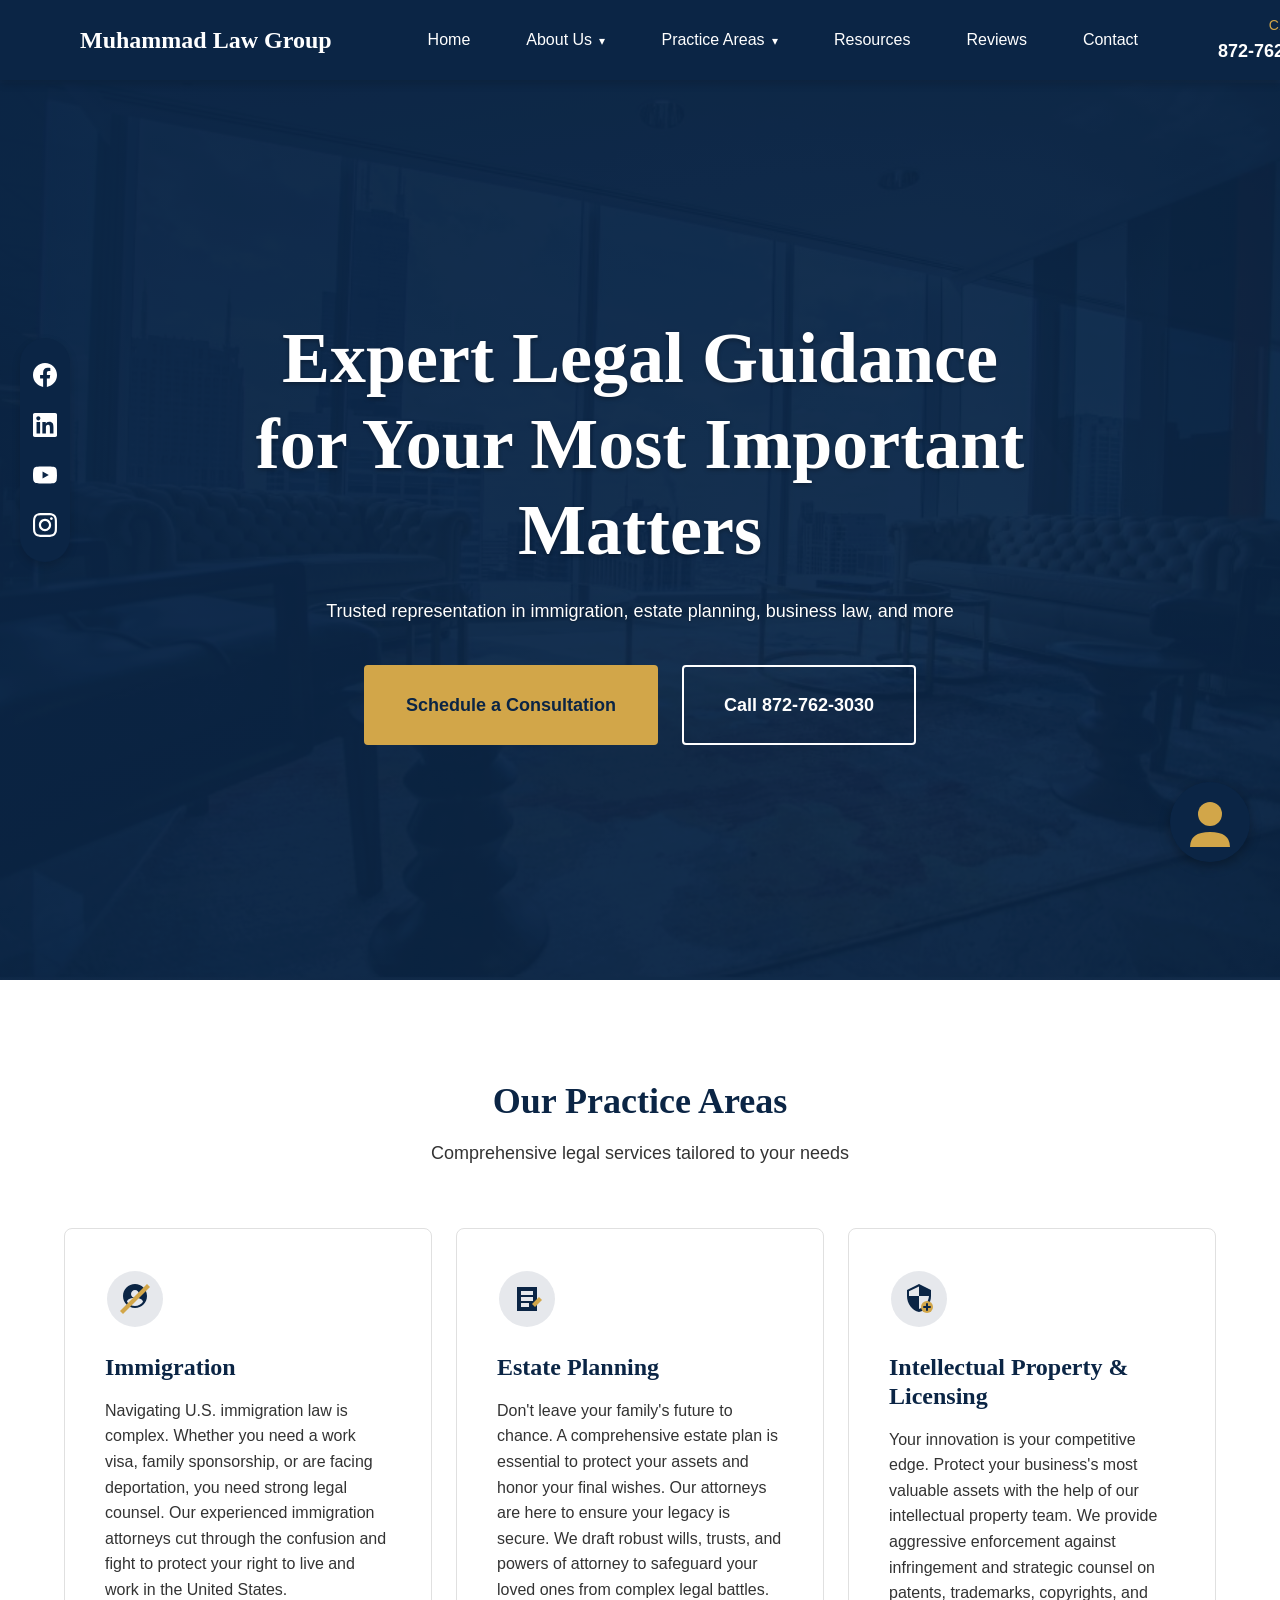
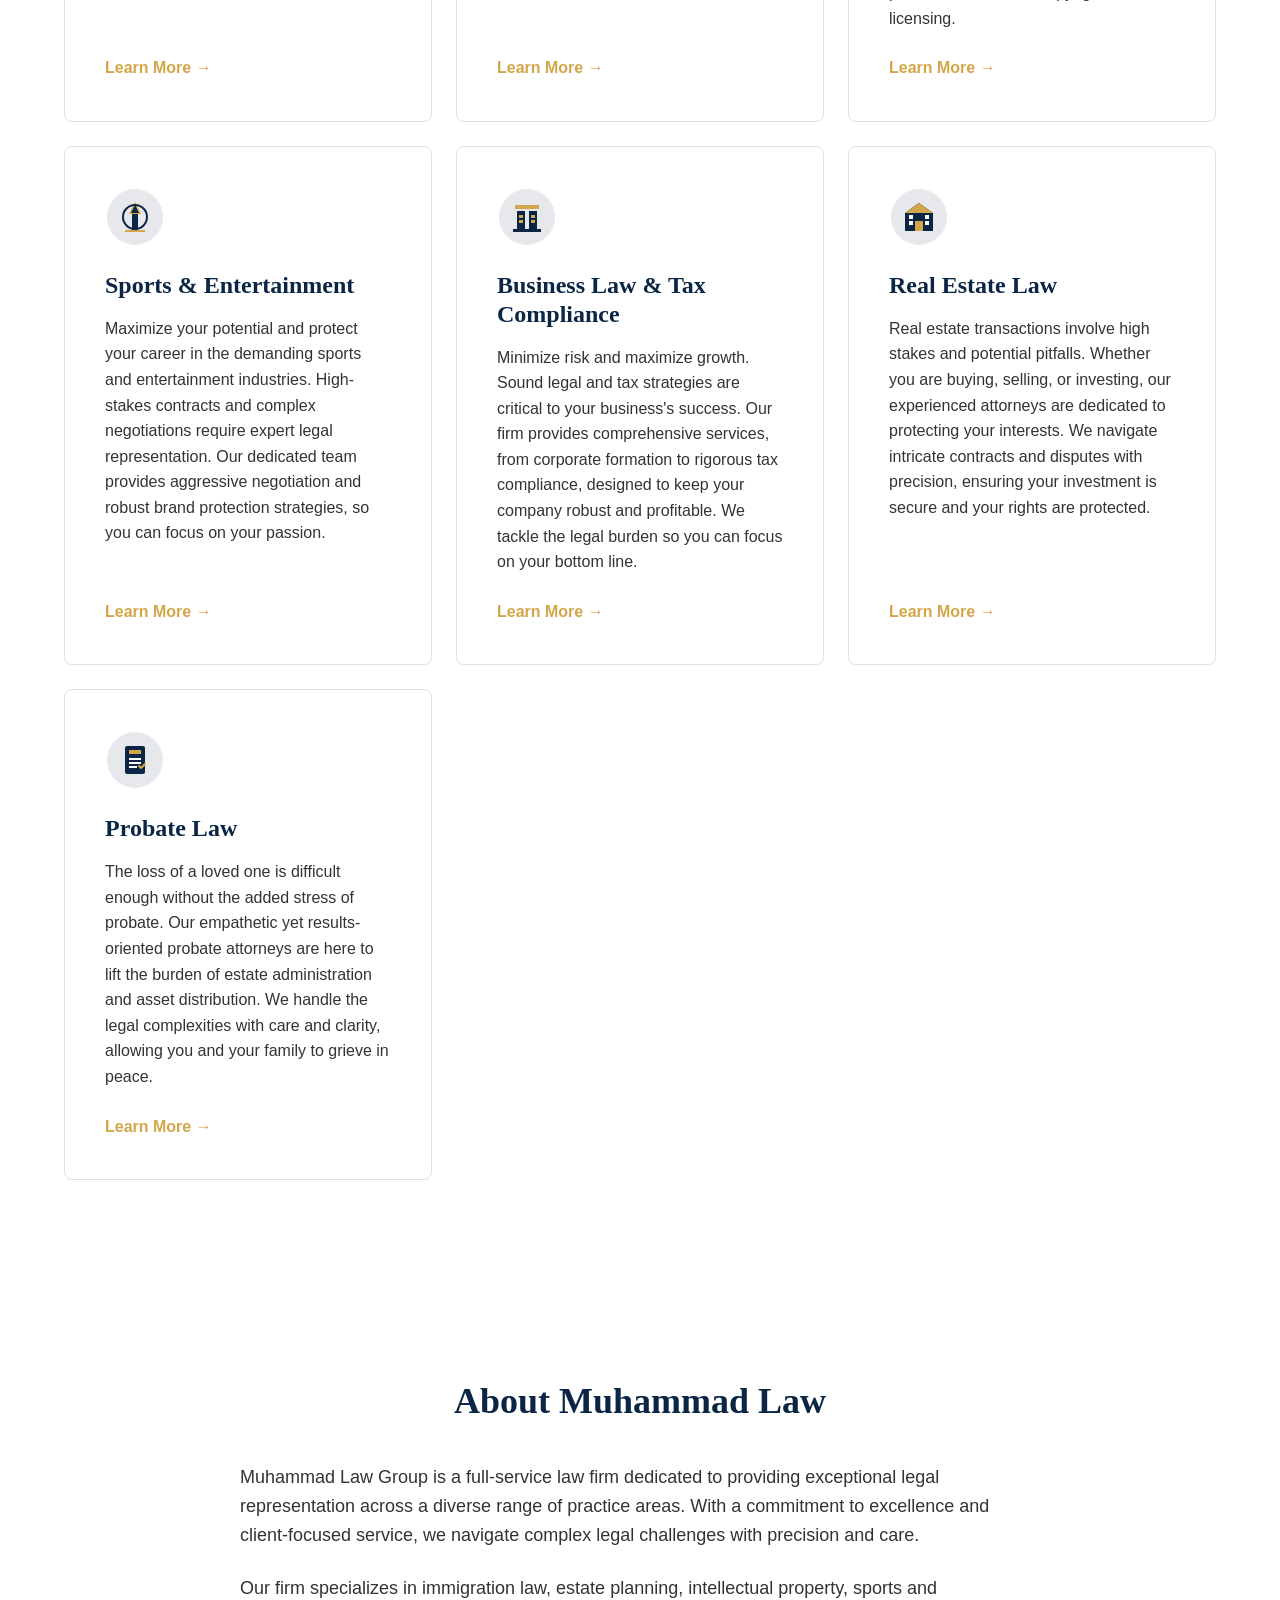
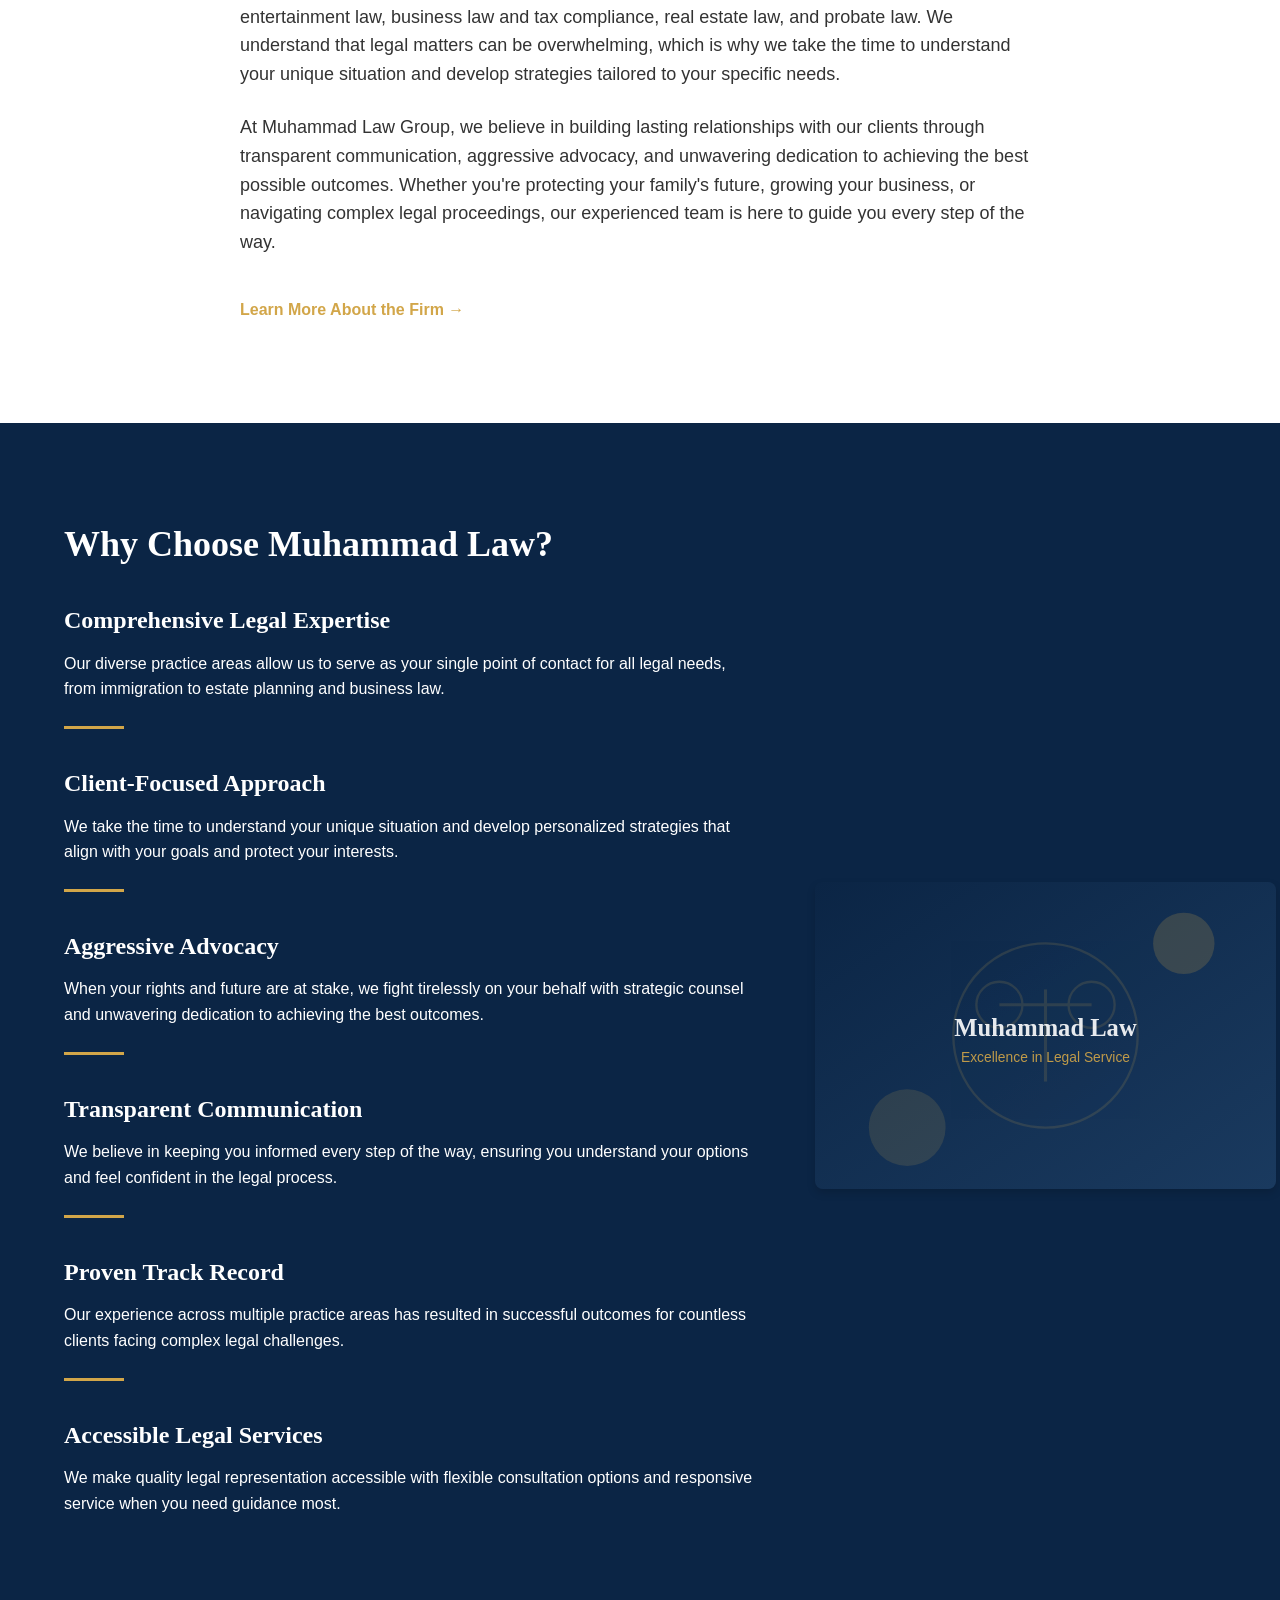
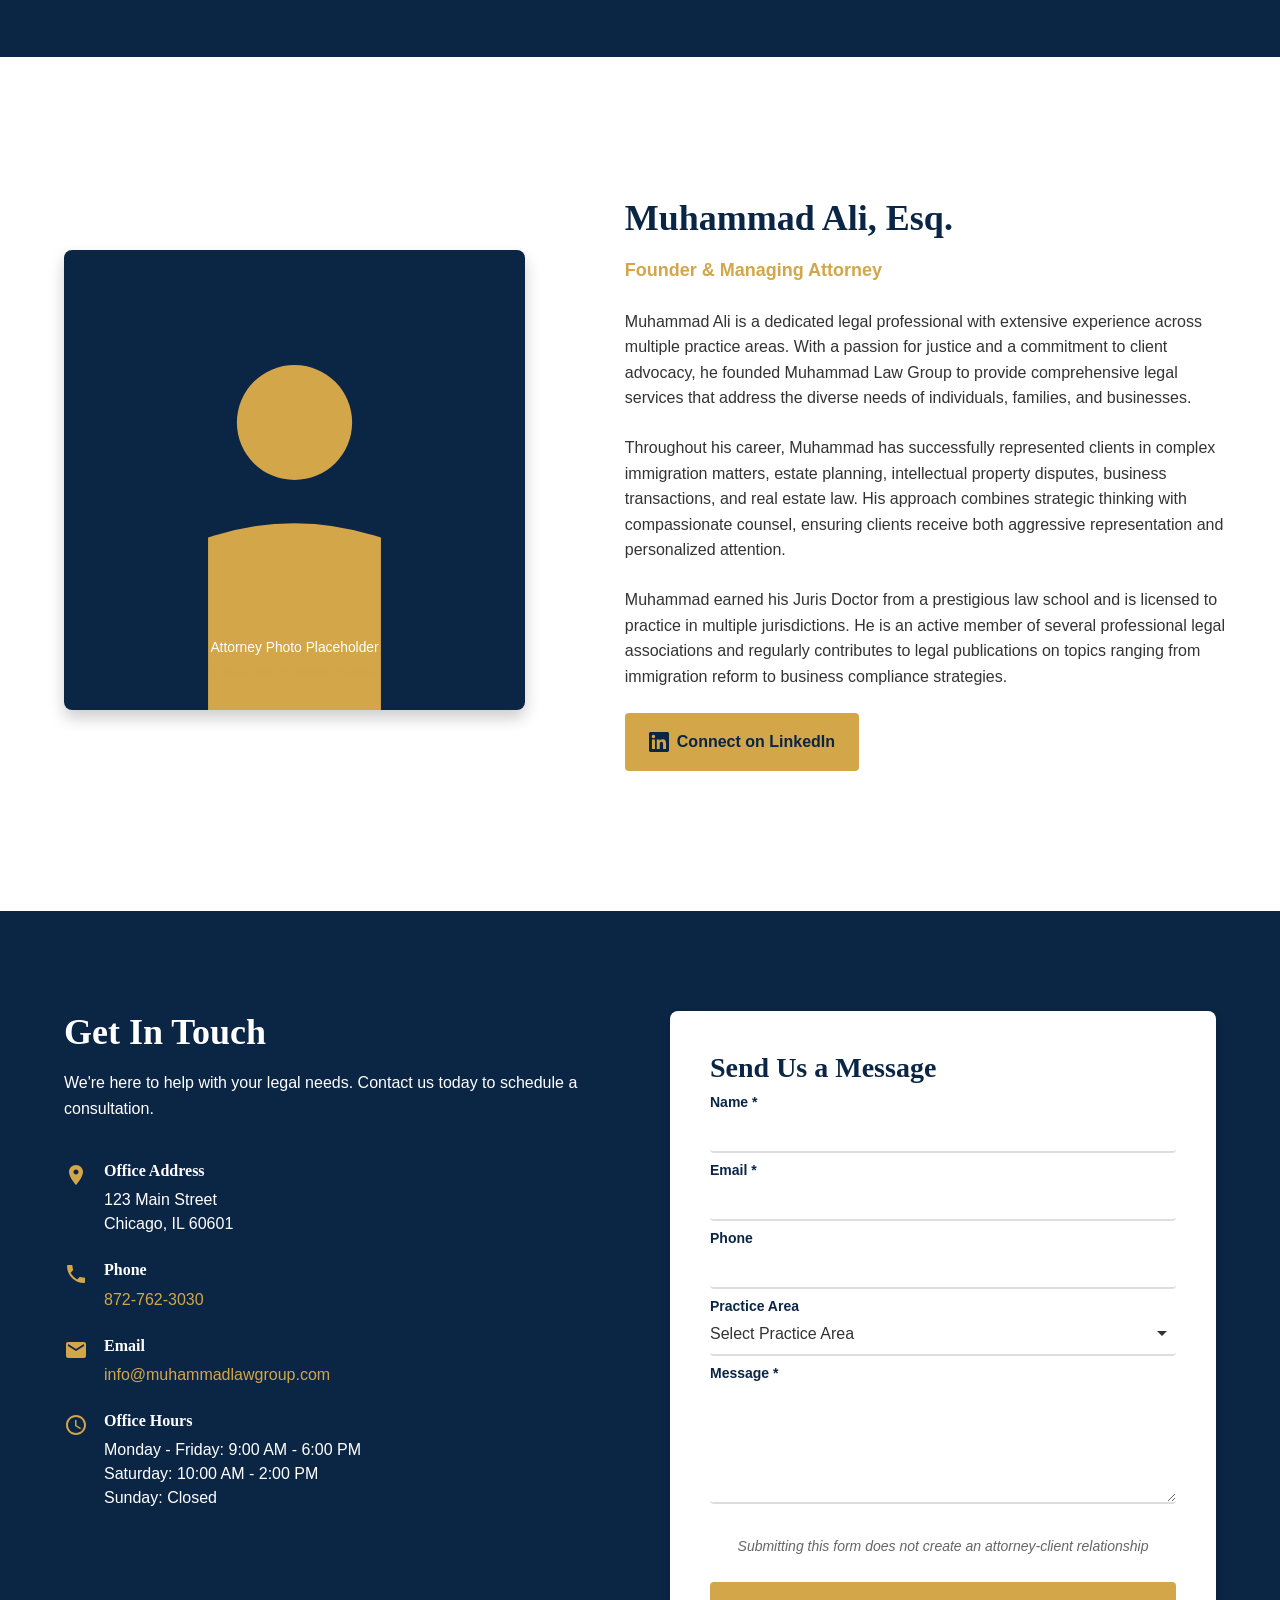
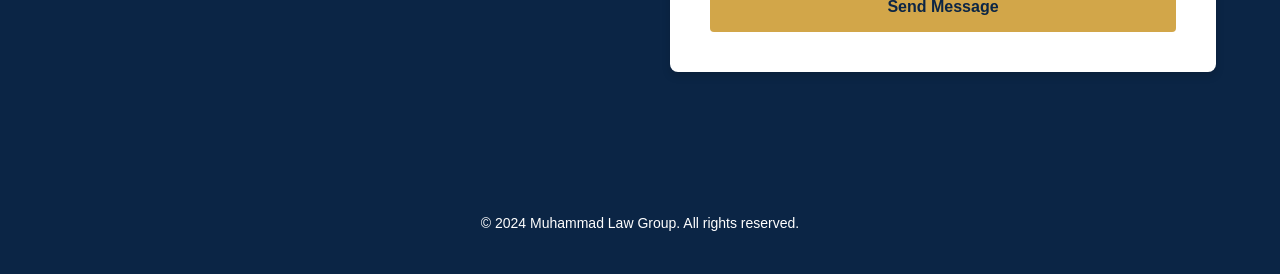
==== index.html @ c8613098 "Initial commit: Muhammad Law Group v2 redesign - Responsive navigation with hamburger menu for mobil" ====
<!DOCTYPE html>
<html lang="en">
<head>
    <meta charset="UTF-8">
    <meta name="viewport" content="width=device-width, initial-scale=1.0">
    <meta http-equiv="X-UA-Compatible" content="IE=edge">
    <title>Muhammad Law Group - Immigration, Estate Planning & Business Law</title>
    <meta name="description" content="Muhammad Law Group provides expert legal services in immigration, estate planning, intellectual property, and business law.">
    
    <!-- CSS -->
    <link rel="stylesheet" href="css/styles.css">
</head>
<body>
    <!-- Navigation Component -->
    <nav class="navigation" id="mainNav" role="navigation" aria-label="Main navigation">
        <div class="container">
            <a href="#" class="logo">Muhammad Law Group</a>
            <ul class="nav-menu">
                <li><a href="#home">Home</a></li>
                <li class="has-dropdown">
                    <a href="#about">About Us</a>
                    <ul class="dropdown-menu">
                        <li><a href="#about">About the Firm</a></li>
                        <li><a href="#attorney">Meet the Attorney</a></li>
                    </ul>
                </li>
                <li class="has-dropdown">
                    <a href="#practice-areas">Practice Areas</a>
                    <ul class="dropdown-menu">
                        <li><a href="#immigration">Immigration</a></li>
                        <li><a href="#estate-planning">Estate Planning</a></li>
                        <li><a href="#intellectual-property">Intellectual Property</a></li>
                        <li><a href="#sports-entertainment">Sports & Entertainment</a></li>
                        <li><a href="#business-law">Business Law</a></li>
                        <li><a href="#real-estate">Real Estate Law</a></li>
                        <li><a href="#probate">Probate Law</a></li>
                    </ul>
                </li>
                <li><a href="#resources">Resources</a></li>
                <li><a href="#reviews">Reviews</a></li>
                <li><a href="#contact">Contact</a></li>
            </ul>
            <div class="nav-right">
                <div class="phone-block">
                    <span class="phone-label">Call Us</span>
                    <a href="tel:8727623030" class="phone-number">872-762-3030</a>
                </div>
                <a href="#contact" class="btn-cta">Schedule Consultation</a>
            </div>
            <button class="mobile-menu-toggle" aria-label="Toggle menu">
                <span></span>
                <span></span>
                <span></span>
            </button>
        </div>
    </nav>

    <!-- Main Content -->
    <main id="main-content">
        <!-- Hero Section -->
        <section class="hero" id="home" aria-labelledby="hero-headline">
            <div class="hero-content">
                <h1 id="hero-headline" class="hero-headline">Expert Legal Guidance for Your Most Important Matters</h1>
                <p class="hero-subtitle">Trusted representation in immigration, estate planning, business law, and more</p>
                <div class="hero-cta-group">
                    <a href="#contact" class="btn btn-primary">Schedule a Consultation</a>
                    <a href="tel:8727623030" class="btn btn-secondary">Call 872-762-3030</a>
                </div>
            </div>
        </section>

    <!-- Social Bar -->
    <aside class="social-bar" role="complementary" aria-label="Social media links">
        <a href="#" target="_blank" rel="noopener" aria-label="Facebook">
            <svg width="24" height="24" viewBox="0 0 24 24" fill="currentColor"><path d="M24 12.073c0-6.627-5.373-12-12-12s-12 5.373-12 12c0 5.99 4.388 10.954 10.125 11.854v-8.385H7.078v-3.47h3.047V9.43c0-3.007 1.792-4.669 4.533-4.669 1.312 0 2.686.235 2.686.235v2.953H15.83c-1.491 0-1.956.925-1.956 1.874v2.25h3.328l-.532 3.47h-2.796v8.385C19.612 23.027 24 18.062 24 12.073z"/></svg>
        </a>
        <a href="#" target="_blank" rel="noopener" aria-label="LinkedIn">
            <svg width="24" height="24" viewBox="0 0 24 24" fill="currentColor"><path d="M20.447 20.452h-3.554v-5.569c0-1.328-.027-3.037-1.852-3.037-1.853 0-2.136 1.445-2.136 2.939v5.667H9.351V9h3.414v1.561h.046c.477-.9 1.637-1.85 3.37-1.85 3.601 0 4.267 2.37 4.267 5.455v6.286zM5.337 7.433c-1.144 0-2.063-.926-2.063-2.065 0-1.138.92-2.063 2.063-2.063 1.14 0 2.064.925 2.064 2.063 0 1.139-.925 2.065-2.064 2.065zm1.782 13.019H3.555V9h3.564v11.452zM22.225 0H1.771C.792 0 0 .774 0 1.729v20.542C0 23.227.792 24 1.771 24h20.451C23.2 24 24 23.227 24 22.271V1.729C24 .774 23.2 0 22.222 0h.003z"/></svg>
        </a>
        <a href="#" target="_blank" rel="noopener" aria-label="YouTube">
            <svg width="24" height="24" viewBox="0 0 24 24" fill="currentColor"><path d="M23.498 6.186a3.016 3.016 0 0 0-2.122-2.136C19.505 3.545 12 3.545 12 3.545s-7.505 0-9.377.505A3.017 3.017 0 0 0 .502 6.186C0 8.07 0 12 0 12s0 3.93.502 5.814a3.016 3.016 0 0 0 2.122 2.136c1.871.505 9.376.505 9.376.505s7.505 0 9.377-.505a3.015 3.015 0 0 0 2.122-2.136C24 15.93 24 12 24 12s0-3.93-.502-5.814zM9.545 15.568V8.432L15.818 12l-6.273 3.568z"/></svg>
        </a>
        <a href="#" target="_blank" rel="noopener" aria-label="Instagram">
            <svg width="24" height="24" viewBox="0 0 24 24" fill="currentColor"><path d="M12 0C8.74 0 8.333.015 7.053.072 5.775.132 4.905.333 4.14.63c-.789.306-1.459.717-2.126 1.384S.935 3.35.63 4.14C.333 4.905.131 5.775.072 7.053.012 8.333 0 8.74 0 12s.015 3.667.072 4.947c.06 1.277.261 2.148.558 2.913.306.788.717 1.459 1.384 2.126.667.666 1.336 1.079 2.126 1.384.766.296 1.636.499 2.913.558C8.333 23.988 8.74 24 12 24s3.667-.015 4.947-.072c1.277-.06 2.148-.262 2.913-.558.788-.306 1.459-.718 2.126-1.384.666-.667 1.079-1.335 1.384-2.126.296-.765.499-1.636.558-2.913.06-1.28.072-1.687.072-4.947s-.015-3.667-.072-4.947c-.06-1.277-.262-2.149-.558-2.913-.306-.789-.718-1.459-1.384-2.126C21.319 1.347 20.651.935 19.86.63c-.765-.297-1.636-.499-2.913-.558C15.667.012 15.26 0 12 0zm0 2.16c3.203 0 3.585.016 4.85.071 1.17.055 1.805.249 2.227.415.562.217.96.477 1.382.896.419.42.679.819.896 1.381.164.422.36 1.057.413 2.227.057 1.266.07 1.646.07 4.85s-.015 3.585-.074 4.85c-.061 1.17-.256 1.805-.421 2.227-.224.562-.479.96-.899 1.382-.419.419-.824.679-1.38.896-.42.164-1.065.36-2.235.413-1.274.057-1.649.07-4.859.07-3.211 0-3.586-.015-4.859-.074-1.171-.061-1.816-.256-2.236-.421-.569-.224-.96-.479-1.379-.899-.421-.419-.69-.824-.9-1.38-.165-.42-.359-1.065-.42-2.235-.045-1.26-.061-1.649-.061-4.844 0-3.196.016-3.586.061-4.861.061-1.17.255-1.814.42-2.234.21-.57.479-.96.9-1.381.419-.419.81-.689 1.379-.898.42-.166 1.051-.361 2.221-.421 1.275-.045 1.65-.06 4.859-.06l.045.03zm0 3.678c-3.405 0-6.162 2.76-6.162 6.162 0 3.405 2.76 6.162 6.162 6.162 3.405 0 6.162-2.76 6.162-6.162 0-3.405-2.76-6.162-6.162-6.162zM12 16c-2.21 0-4-1.79-4-4s1.79-4 4-4 4 1.79 4 4-1.79 4-4 4zm7.846-10.405c0 .795-.646 1.44-1.44 1.44-.795 0-1.44-.646-1.44-1.44 0-.794.646-1.439 1.44-1.439.793-.001 1.44.645 1.44 1.439z"/></svg>
        </a>
    </aside>

    <!-- Chat Widget -->
    <div class="chat-widget" role="complementary" aria-label="Chat widget">
        <button class="chat-button" aria-label="Open chat" aria-haspopup="dialog">
            <img src="img/team/avatar.svg" alt="Chat with us">
        </button>
        <div class="chat-message" role="tooltip">How can I help you?</div>
    </div>

        <!-- Practice Areas Section -->
        <section class="practice-areas" id="practice-areas" aria-labelledby="practice-areas-heading">
            <div class="container">
                <h2 id="practice-areas-heading">Our Practice Areas</h2>
                <p class="section-intro">Comprehensive legal services tailored to your needs</p>
                <div class="practice-grid">
                    <!-- Immigration -->
                    <article class="practice-card">
                        <div class="practice-icon">
                            <img src="img/practice-areas/immigration.svg" alt="Immigration Law">
                        </div>
                        <h3>Immigration</h3>
                        <p>Navigating U.S. immigration law is complex. Whether you need a work visa, family sponsorship, or are facing deportation, you need strong legal counsel. Our experienced immigration attorneys cut through the confusion and fight to protect your right to live and work in the United States.</p>
                        <a href="#immigration" class="learn-more" aria-label="Learn more about Immigration services">Learn More →</a>
                    </article>

                    <!-- Estate Planning -->
                    <article class="practice-card">
                        <div class="practice-icon">
                            <img src="img/practice-areas/estate-planning.svg" alt="Estate Planning" loading="lazy">
                        </div>
                        <h3>Estate Planning</h3>
                        <p>Don't leave your family's future to chance. A comprehensive estate plan is essential to protect your assets and honor your final wishes. Our attorneys are here to ensure your legacy is secure. We draft robust wills, trusts, and powers of attorney to safeguard your loved ones from complex legal battles.</p>
                        <a href="#estate-planning" class="learn-more" aria-label="Learn more about Estate Planning services">Learn More →</a>
                    </article>

                    <!-- Intellectual Property & Licensing -->
                    <article class="practice-card">
                        <div class="practice-icon">
                            <img src="img/practice-areas/intellectual-property.svg" alt="Intellectual Property & Licensing" loading="lazy">
                        </div>
                        <h3>Intellectual Property & Licensing</h3>
                        <p>Your innovation is your competitive edge. Protect your business's most valuable assets with the help of our intellectual property team. We provide aggressive enforcement against infringement and strategic counsel on patents, trademarks, copyrights, and licensing.</p>
                        <a href="#intellectual-property" class="learn-more" aria-label="Learn more about Intellectual Property services">Learn More →</a>
                    </article>

                    <!-- Sports & Entertainment -->
                    <article class="practice-card">
                        <div class="practice-icon">
                            <img src="img/practice-areas/sports-entertainment.svg" alt="Sports & Entertainment" loading="lazy">
                        </div>
                        <h3>Sports & Entertainment</h3>
                        <p>Maximize your potential and protect your career in the demanding sports and entertainment industries. High-stakes contracts and complex negotiations require expert legal representation. Our dedicated team provides aggressive negotiation and robust brand protection strategies, so you can focus on your passion.</p>
                        <a href="#sports-entertainment" class="learn-more" aria-label="Learn more about Sports & Entertainment services">Learn More →</a>
                    </article>

                    <!-- Business Law & Tax Compliance -->
                    <article class="practice-card">
                        <div class="practice-icon">
                            <img src="img/practice-areas/business-law.svg" alt="Business Law & Tax Compliance" loading="lazy">
                        </div>
                        <h3>Business Law & Tax Compliance</h3>
                        <p>Minimize risk and maximize growth. Sound legal and tax strategies are critical to your business's success. Our firm provides comprehensive services, from corporate formation to rigorous tax compliance, designed to keep your company robust and profitable. We tackle the legal burden so you can focus on your bottom line.</p>
                        <a href="#business-law" class="learn-more" aria-label="Learn more about Business Law services">Learn More →</a>
                    </article>

                    <!-- Real Estate Law -->
                    <article class="practice-card">
                        <div class="practice-icon">
                            <img src="img/practice-areas/real-estate.svg" alt="Real Estate Law" loading="lazy">
                        </div>
                        <h3>Real Estate Law</h3>
                        <p>Real estate transactions involve high stakes and potential pitfalls. Whether you are buying, selling, or investing, our experienced attorneys are dedicated to protecting your interests. We navigate intricate contracts and disputes with precision, ensuring your investment is secure and your rights are protected.</p>
                        <a href="#real-estate" class="learn-more" aria-label="Learn more about Real Estate Law services">Learn More →</a>
                    </article>

                    <!-- Probate Law -->
                    <article class="practice-card">
                        <div class="practice-icon">
                            <img src="img/practice-areas/probate.svg" alt="Probate Law" loading="lazy">
                        </div>
                        <h3>Probate Law</h3>
                        <p>The loss of a loved one is difficult enough without the added stress of probate. Our empathetic yet results-oriented probate attorneys are here to lift the burden of estate administration and asset distribution. We handle the legal complexities with care and clarity, allowing you and your family to grieve in peace.</p>
                        <a href="#probate" class="learn-more" aria-label="Learn more about Probate Law services">Learn More →</a>
                    </article>
                </div>
            </div>
        </section>

        <!-- About Section -->
        <section class="about" id="about" aria-labelledby="about-heading">
            <div class="container">
                <h2 id="about-heading">About Muhammad Law</h2>
            <div class="about-content">
                <p>Muhammad Law Group is a full-service law firm dedicated to providing exceptional legal representation across a diverse range of practice areas. With a commitment to excellence and client-focused service, we navigate complex legal challenges with precision and care.</p>
                
                <p>Our firm specializes in immigration law, estate planning, intellectual property, sports and entertainment law, business law and tax compliance, real estate law, and probate law. We understand that legal matters can be overwhelming, which is why we take the time to understand your unique situation and develop strategies tailored to your specific needs.</p>
                
                <p>At Muhammad Law Group, we believe in building lasting relationships with our clients through transparent communication, aggressive advocacy, and unwavering dedication to achieving the best possible outcomes. Whether you're protecting your family's future, growing your business, or navigating complex legal proceedings, our experienced team is here to guide you every step of the way.</p>
                
                <a href="#attorney" class="learn-more-link" aria-label="Learn more about Muhammad Law Group">Learn More About the Firm →</a>
            </div>
        </div>
        </section>

        <!-- Why Choose Section -->
        <section class="why-choose" aria-labelledby="why-choose-heading">
            <div class="container">
                <div class="why-choose-content">
                    <div class="differentiators">
                        <h2 id="why-choose-heading">Why Choose Muhammad Law?</h2>
                    
                    <div class="differentiator-item">
                        <h3>Comprehensive Legal Expertise</h3>
                        <p>Our diverse practice areas allow us to serve as your single point of contact for all legal needs, from immigration to estate planning and business law.</p>
                        <div class="divider"></div>
                    </div>

                    <div class="differentiator-item">
                        <h3>Client-Focused Approach</h3>
                        <p>We take the time to understand your unique situation and develop personalized strategies that align with your goals and protect your interests.</p>
                        <div class="divider"></div>
                    </div>

                    <div class="differentiator-item">
                        <h3>Aggressive Advocacy</h3>
                        <p>When your rights and future are at stake, we fight tirelessly on your behalf with strategic counsel and unwavering dedication to achieving the best outcomes.</p>
                        <div class="divider"></div>
                    </div>

                    <div class="differentiator-item">
                        <h3>Transparent Communication</h3>
                        <p>We believe in keeping you informed every step of the way, ensuring you understand your options and feel confident in the legal process.</p>
                        <div class="divider"></div>
                    </div>

                    <div class="differentiator-item">
                        <h3>Proven Track Record</h3>
                        <p>Our experience across multiple practice areas has resulted in successful outcomes for countless clients facing complex legal challenges.</p>
                        <div class="divider"></div>
                    </div>

                    <div class="differentiator-item">
                        <h3>Accessible Legal Services</h3>
                        <p>We make quality legal representation accessible with flexible consultation options and responsive service when you need guidance most.</p>
                    </div>
                    </div>
                    <div class="feature-image">
                        <img src="img/general/feature.svg" alt="Muhammad Law Group - Excellence in Legal Service" loading="lazy">
                    </div>
                </div>
            </div>
        </section>

        <!-- Attorney Spotlight -->
        <section class="attorney-spotlight" id="attorney" aria-labelledby="attorney-heading">
            <div class="container">
                <div class="attorney-content">
                    <div class="attorney-photo">
                        <img src="img/team/attorney.svg" alt="Muhammad Ali, Esq." loading="lazy">
                    </div>
                    <div class="attorney-bio">
                        <h2 id="attorney-heading">Muhammad Ali, Esq.</h2>
                    <p class="attorney-title">Founder & Managing Attorney</p>
                    <p>Muhammad Ali is a dedicated legal professional with extensive experience across multiple practice areas. With a passion for justice and a commitment to client advocacy, he founded Muhammad Law Group to provide comprehensive legal services that address the diverse needs of individuals, families, and businesses.</p>
                    <p>Throughout his career, Muhammad has successfully represented clients in complex immigration matters, estate planning, intellectual property disputes, business transactions, and real estate law. His approach combines strategic thinking with compassionate counsel, ensuring clients receive both aggressive representation and personalized attention.</p>
                    <p>Muhammad earned his Juris Doctor from a prestigious law school and is licensed to practice in multiple jurisdictions. He is an active member of several professional legal associations and regularly contributes to legal publications on topics ranging from immigration reform to business compliance strategies.</p>
                        <a href="https://www.linkedin.com" target="_blank" rel="noopener" class="btn-linkedin" aria-label="Connect with Muhammad Ali on LinkedIn">
                            <svg width="20" height="20" viewBox="0 0 24 24" fill="currentColor" aria-hidden="true"><path d="M20.447 20.452h-3.554v-5.569c0-1.328-.027-3.037-1.852-3.037-1.853 0-2.136 1.445-2.136 2.939v5.667H9.351V9h3.414v1.561h.046c.477-.9 1.637-1.85 3.37-1.85 3.601 0 4.267 2.37 4.267 5.455v6.286zM5.337 7.433c-1.144 0-2.063-.926-2.063-2.065 0-1.138.92-2.063 2.063-2.063 1.14 0 2.064.925 2.064 2.063 0 1.139-.925 2.065-2.064 2.065zm1.782 13.019H3.555V9h3.564v11.452zM22.225 0H1.771C.792 0 0 .774 0 1.729v20.542C0 23.227.792 24 1.771 24h20.451C23.2 24 24 23.227 24 22.271V1.729C24 .774 23.2 0 22.222 0h.003z"/></svg>
                            Connect on LinkedIn
                        </a>
                    </div>
                </div>
            </div>
        </section>

        <!-- Contact Section -->
        <section class="contact" id="contact" aria-labelledby="contact-heading">
            <div class="container">
                <div class="contact-content">
                    <div class="office-info">
                        <h2 id="contact-heading">Get In Touch</h2>
                    <p class="office-intro">We're here to help with your legal needs. Contact us today to schedule a consultation.</p>
                    
                    <div class="info-item">
                        <div class="icon">
                            <svg width="24" height="24" viewBox="0 0 24 24" fill="currentColor">
                                <path d="M12 2C8.13 2 5 5.13 5 9c0 5.25 7 13 7 13s7-7.75 7-13c0-3.87-3.13-7-7-7zm0 9.5c-1.38 0-2.5-1.12-2.5-2.5s1.12-2.5 2.5-2.5 2.5 1.12 2.5 2.5-1.12 2.5-2.5 2.5z"/>
                            </svg>
                        </div>
                        <div class="info-text">
                            <h4>Office Address</h4>
                            <p>123 Main Street<br>Chicago, IL 60601</p>
                        </div>
                    </div>
                    
                    <div class="info-item">
                        <div class="icon">
                            <svg width="24" height="24" viewBox="0 0 24 24" fill="currentColor">
                                <path d="M6.62 10.79c1.44 2.83 3.76 5.14 6.59 6.59l2.2-2.2c.27-.27.67-.36 1.02-.24 1.12.37 2.33.57 3.57.57.55 0 1 .45 1 1V20c0 .55-.45 1-1 1-9.39 0-17-7.61-17-17 0-.55.45-1 1-1h3.5c.55 0 1 .45 1 1 0 1.25.2 2.45.57 3.57.11.35.03.74-.25 1.02l-2.2 2.2z"/>
                            </svg>
                        </div>
                        <div class="info-text">
                            <h4>Phone</h4>
                            <p><a href="tel:8727623030">872-762-3030</a></p>
                        </div>
                    </div>
                    
                    <div class="info-item">
                        <div class="icon">
                            <svg width="24" height="24" viewBox="0 0 24 24" fill="currentColor">
                                <path d="M20 4H4c-1.1 0-1.99.9-1.99 2L2 18c0 1.1.9 2 2 2h16c1.1 0 2-.9 2-2V6c0-1.1-.9-2-2-2zm0 4l-8 5-8-5V6l8 5 8-5v2z"/>
                            </svg>
                        </div>
                        <div class="info-text">
                            <h4>Email</h4>
                            <p><a href="mailto:info@muhammadlawgroup.com">info@muhammadlawgroup.com</a></p>
                        </div>
                    </div>
                    
                    <div class="info-item">
                        <div class="icon">
                            <svg width="24" height="24" viewBox="0 0 24 24" fill="currentColor">
                                <path d="M11.99 2C6.47 2 2 6.48 2 12s4.47 10 9.99 10C17.52 22 22 17.52 22 12S17.52 2 11.99 2zM12 20c-4.42 0-8-3.58-8-8s3.58-8 8-8 8 3.58 8 8-3.58 8-8 8zm.5-13H11v6l5.25 3.15.75-1.23-4.5-2.67z"/>
                            </svg>
                        </div>
                        <div class="info-text">
                            <h4>Office Hours</h4>
                            <p>Monday - Friday: 9:00 AM - 6:00 PM<br>Saturday: 10:00 AM - 2:00 PM<br>Sunday: Closed</p>
                        </div>
                    </div>
                </div>
                
                    <div class="contact-form-wrapper">
                        <h3>Send Us a Message</h3>
                        <form id="contactForm" action="../mail/contact_me.php" method="POST" aria-labelledby="contact-heading">
                            <div class="form-group">
                                <input type="text" id="name" name="name" required aria-required="true">
                                <label for="name">Name *</label>
                                <div class="error-message" role="alert" aria-live="polite"></div>
                            </div>
                            <div class="form-group">
                                <input type="email" id="email" name="email" required aria-required="true">
                                <label for="email">Email *</label>
                                <div class="error-message" role="alert" aria-live="polite"></div>
                            </div>
                            <div class="form-group">
                                <input type="tel" id="phone" name="phone">
                                <label for="phone">Phone</label>
                                <div class="error-message" role="alert" aria-live="polite"></div>
                            </div>
                            <div class="form-group">
                                <select id="practiceArea" name="practiceArea" aria-label="Select practice area">
                                    <option value="">Select Practice Area</option>
                                    <option value="immigration">Immigration</option>
                                    <option value="estate-planning">Estate Planning</option>
                                    <option value="intellectual-property">Intellectual Property & Licensing</option>
                                    <option value="sports-entertainment">Sports & Entertainment</option>
                                    <option value="business-law">Business Law & Tax Compliance</option>
                                    <option value="real-estate">Real Estate Law</option>
                                    <option value="probate">Probate Law</option>
                                </select>
                                <label for="practiceArea">Practice Area</label>
                            </div>
                            <div class="form-group">
                                <textarea id="message" name="message" rows="5" required aria-required="true"></textarea>
                                <label for="message">Message *</label>
                                <div class="error-message" role="alert" aria-live="polite"></div>
                            </div>
                            <p class="disclaimer">Submitting this form does not create an attorney-client relationship</p>
                            <button type="submit" class="btn btn-primary">Send Message</button>
                            <div class="form-status" role="status" aria-live="polite"></div>
                        </form>
                    </div>
                </div>
            </div>
        </section>
    </main>

    <!-- Footer -->
    <footer class="footer" role="contentinfo">
        <div class="container">
            <p>&copy; 2024 Muhammad Law Group. All rights reserved.</p>
        </div>
    </footer>

    <!-- Chat Modal -->
    <div class="modal" id="chatModal" role="dialog" aria-labelledby="chat-modal-heading" aria-modal="true">
        <div class="modal-content">
            <button class="modal-close" aria-label="Close chat dialog">&times;</button>
            <h3 id="chat-modal-heading">How Can We Help?</h3>
            <form id="chatForm" action="../contact_me.php" method="POST">
                <div class="form-group">
                    <input type="text" id="chatName" name="name" required aria-required="true">
                    <label for="chatName">Name *</label>
                </div>
                <div class="form-group">
                    <input type="email" id="chatEmail" name="email" required aria-required="true">
                    <label for="chatEmail">Email *</label>
                </div>
                <div class="form-group">
                    <textarea id="chatMessage" name="message" rows="4" required aria-required="true"></textarea>
                    <label for="chatMessage">Message *</label>
                </div>
                <button type="submit" class="btn btn-primary">Send</button>
            </form>
        </div>
    </div>

    <!-- JavaScript -->
    <script src="vendor/jquery/jquery.min.js"></script>
    <script src="js/navigation.js"></script>
    <script src="js/chat-widget.js"></script>
    <script src="js/contact-form.js"></script>
    <script src="js/main.js"></script>
</body>
</html>
---- css/styles.css ----
@charset "UTF-8";
.navigation {
  position: fixed;
  top: 0;
  left: 0;
  right: 0;
  width: 100%;
  height: 80px;
  background-color: #0b2545;
  transition: background-color 200ms ease;
  z-index: 1000;
  box-shadow: 0 4px 8px rgba(0, 0, 0, 0.15);
}
.navigation.scrolled {
  background-color: #0b2545;
  box-shadow: 0 4px 8px rgba(0, 0, 0, 0.15);
}
.navigation .container {
  max-width: 1200px;
  margin: 0 auto;
  padding: 0 40px;
  height: 100%;
  display: flex;
  align-items: center;
  justify-content: space-between;
  position: relative;
  gap: 40px;
}

.logo {
  font-size: 24px;
  font-family: "Georgia", "Times New Roman", serif;
  font-weight: bold;
  color: #ffffff;
  text-decoration: none;
  transition: color 200ms ease;
  white-space: nowrap;
  margin-right: 40px;
}
.logo:hover {
  color: #d2a649;
}

.nav-menu {
  display: flex;
  list-style: none;
  margin: 0;
  padding: 0;
  gap: 16px;
  flex: 1;
  justify-content: center;
}
.nav-menu li {
  position: relative;
}
.nav-menu li > a {
  display: block;
  padding: 16px 8px;
  color: #ffffff;
  text-decoration: none;
  font-size: 16px;
  transition: color 200ms ease;
  white-space: nowrap;
}
.nav-menu li > a:hover {
  color: #d2a649;
}
.nav-menu li.has-dropdown > a::after {
  content: " ▾";
  font-size: 12px;
  margin-left: 4px;
}

.dropdown-menu {
  position: absolute;
  top: 100%;
  left: 0;
  min-width: 220px;
  background-color: #d2a649;
  list-style: none;
  margin: 0;
  padding: 8px 0;
  opacity: 0;
  visibility: hidden;
  transform: translateY(-10px);
  transition: opacity 200ms ease, transform 200ms ease, visibility 200ms ease;
  box-shadow: 0 8px 16px rgba(0, 0, 0, 0.2);
  border-radius: 4px;
}
.has-dropdown:hover .dropdown-menu, .has-dropdown.active .dropdown-menu {
  opacity: 1;
  visibility: visible;
  transform: translateY(0);
}
.dropdown-menu li {
  margin: 0;
}
.dropdown-menu li a {
  display: block;
  padding: 16px 24px;
  color: #0b2545;
  text-decoration: none;
  font-size: 16px;
  transition: background-color 200ms ease, color 200ms ease;
}
.dropdown-menu li a:hover {
  background-color: rgba(11, 37, 69, 0.1);
  color: #0b2545;
}

.nav-right {
  display: flex;
  align-items: center;
  gap: 24px;
  flex-shrink: 0;
  margin-left: 24px;
}

.phone-block {
  display: flex;
  flex-direction: column;
  align-items: flex-end;
}
.phone-block .phone-label {
  font-size: 11px;
  color: #d2a649;
  text-transform: uppercase;
  letter-spacing: 0.5px;
}
.phone-block .phone-number {
  font-size: 16px;
  font-weight: bold;
  color: #ffffff;
  text-decoration: none;
  transition: color 200ms ease;
  white-space: nowrap;
}
.phone-block .phone-number:hover {
  color: #d2a649;
}

.btn-cta {
  display: inline-block;
  padding: 10px 16px;
  background-color: #d2a649;
  color: #0b2545;
  text-decoration: none;
  font-weight: bold;
  font-size: 14px;
  border-radius: 4px;
  transition: background-color 200ms ease, transform 200ms ease;
  white-space: nowrap;
}
.btn-cta:hover {
  background-color: rgb(186.0088105727, 141.0396475771, 45.9911894273);
  transform: translateY(-2px);
}

.mobile-menu-toggle {
  display: none;
  flex-direction: column;
  justify-content: space-around;
  width: 30px;
  height: 24px;
  background: transparent;
  border: none;
  cursor: pointer;
  padding: 0;
  z-index: 10;
}
.mobile-menu-toggle span {
  width: 100%;
  height: 3px;
  background-color: #ffffff;
  transition: all 200ms ease;
  border-radius: 2px;
}
.mobile-menu-toggle.active span:nth-child(1) {
  transform: rotate(45deg) translate(8px, 8px);
}
.mobile-menu-toggle.active span:nth-child(2) {
  opacity: 0;
}
.mobile-menu-toggle.active span:nth-child(3) {
  transform: rotate(-45deg) translate(7px, -7px);
}

@media (max-width: 1024px) {
  .navigation {
    height: 70px;
    background-color: #0b2545;
  }
  .logo {
    font-size: 22px;
  }
  .nav-menu {
    position: fixed;
    top: 70px;
    left: 0;
    right: 0;
    flex-direction: column;
    background-color: #0b2545;
    padding: 24px;
    gap: 0;
    max-height: 0;
    overflow: hidden;
    transition: max-height 300ms ease;
    justify-content: flex-start;
  }
  .nav-menu.active {
    max-height: 100vh;
    box-shadow: 0 8px 16px rgba(0, 0, 0, 0.2);
  }
  .nav-menu li {
    border-bottom: 1px solid rgba(255, 255, 255, 0.1);
    width: 100%;
  }
  .nav-menu li:last-child {
    border-bottom: none;
  }
  .nav-menu li > a {
    padding: 24px 16px;
    width: 100%;
  }
  .dropdown-menu {
    position: static;
    opacity: 1;
    visibility: visible;
    transform: none;
    background-color: rgba(210, 166, 73, 0.1);
    max-height: 0;
    overflow: hidden;
    transition: max-height 300ms ease;
    box-shadow: none;
    border-radius: 0;
  }
  .has-dropdown.active .dropdown-menu {
    max-height: 500px;
  }
  .dropdown-menu li a {
    padding: 16px 40px;
    color: #ffffff;
  }
  .dropdown-menu li a:hover {
    background-color: rgba(210, 166, 73, 0.2);
  }
  .phone-block {
    display: none;
  }
  .btn-cta {
    display: none;
  }
  .mobile-menu-toggle {
    display: flex;
  }
  .nav-right {
    gap: 16px;
  }
}
@media (min-width: 1025px) {
  .nav-menu {
    gap: 24px;
  }
  .nav-menu li > a {
    padding: 16px 16px;
  }
  .phone-block .phone-label {
    font-size: 14px;
  }
  .phone-block .phone-number {
    font-size: 18px;
  }
  .btn-cta {
    padding: 16px 24px;
    font-size: 16px;
  }
}
.hero {
  position: relative;
  min-height: 600px;
  height: 100vh;
  display: flex;
  align-items: center;
  justify-content: center;
  background: linear-gradient(135deg, rgba(11, 37, 69, 0.95) 0%, rgba(11, 37, 69, 0.85) 100%), url("../img/hero/hero-bg.jpg") center center/cover no-repeat;
  color: #ffffff;
  padding: 100px 24px;
  margin-top: 40px;
}
.hero::before {
  content: "";
  position: absolute;
  top: 0;
  left: 0;
  right: 0;
  bottom: 0;
  background: rgba(11, 37, 69, 0.3);
  z-index: 1;
}
.hero .hero-content {
  position: relative;
  z-index: 2;
  max-width: 800px;
  text-align: center;
}
.hero .hero-headline {
  font-size: 72px;
  font-family: "Georgia", "Times New Roman", serif;
  color: #ffffff;
  margin-bottom: 24px;
  line-height: 1.2;
  font-weight: 700;
  text-shadow: 0 2px 4px rgba(0, 0, 0, 0.3);
}
.hero .hero-subtitle {
  font-size: 18px;
  color: #ffffff;
  margin-bottom: 40px;
  line-height: 1.5;
  font-weight: 400;
  text-shadow: 0 1px 2px rgba(0, 0, 0, 0.3);
}
.hero .hero-cta-group {
  display: flex;
  gap: 24px;
  justify-content: center;
  align-items: center;
  flex-wrap: wrap;
}
.hero .hero-cta-group .btn {
  padding: 24px 40px;
  font-size: 18px;
  font-weight: 600;
  min-width: 220px;
}
.hero .hero-cta-group .btn:hover {
  transform: translateY(-3px);
  box-shadow: 0 8px 16px rgba(0, 0, 0, 0.2);
}
.hero .hero-cta-group .btn-primary {
  background-color: #d2a649;
  color: #0b2545;
  border-color: #d2a649;
}
.hero .hero-cta-group .btn-primary:hover {
  background-color: rgb(186.0088105727, 141.0396475771, 45.9911894273);
  color: #0b2545;
}
.hero .hero-cta-group .btn-secondary {
  background-color: transparent;
  color: #ffffff;
  border: 2px solid #ffffff;
}
.hero .hero-cta-group .btn-secondary:hover {
  background-color: #ffffff;
  color: #0b2545;
}

@media (max-width: 768px) {
  .hero {
    min-height: 500px;
    height: auto;
    padding: 60px 16px;
  }
  .hero .hero-headline {
    font-size: 32px;
  }
  .hero .hero-subtitle {
    font-size: 16px;
    margin-bottom: 24px;
  }
  .hero .hero-cta-group {
    flex-direction: column;
    gap: 16px;
  }
  .hero .hero-cta-group .btn {
    width: 100%;
    min-width: auto;
    padding: 16px 24px;
    font-size: 16px;
  }
}
@media (min-width: 769px) and (max-width: 1024px) {
  .hero .hero-headline {
    font-size: 48px;
  }
}
.social-bar {
  position: fixed;
  left: 20px;
  top: 50%;
  transform: translateY(-50%);
  z-index: 900;
  display: flex;
  flex-direction: column;
  gap: 0;
  background-color: #0b2545;
  border-radius: 25px;
  padding: 12px 0;
  box-shadow: 0 4px 8px rgba(0, 0, 0, 0.15);
}
.social-bar a {
  display: flex;
  align-items: center;
  justify-content: center;
  width: 50px;
  height: 50px;
  color: #ffffff;
  transition: transform 200ms ease;
}
.social-bar a:hover {
  transform: scale(1.1);
  color: #ffffff;
}
.social-bar a svg {
  width: 24px;
  height: 24px;
  fill: currentColor;
}
@media (max-width: 768px) {
  .social-bar {
    display: none;
  }
}

.chat-widget {
  position: fixed;
  bottom: 30px;
  right: 30px;
  z-index: 1000;
}
.chat-widget .chat-button {
  width: 80px;
  height: 80px;
  border-radius: 50%;
  border: none;
  background: #0b2545;
  cursor: pointer;
  box-shadow: 0 4px 12px rgba(0, 0, 0, 0.3);
  transition: transform 0.3s ease, box-shadow 0.3s ease;
  padding: 0;
  overflow: hidden;
}
.chat-widget .chat-button:hover {
  transform: scale(1.05);
  box-shadow: 0 6px 16px rgba(0, 0, 0, 0.4);
}
.chat-widget .chat-button:active {
  transform: scale(0.98);
}
.chat-widget .chat-button img {
  width: 100%;
  height: 100%;
  object-fit: cover;
  border-radius: 50%;
}
.chat-widget .chat-message {
  position: absolute;
  bottom: 90px;
  right: 0;
  background: white;
  color: #0b2545;
  padding: 12px 16px;
  border-radius: 20px;
  box-shadow: 0 2px 8px rgba(0, 0, 0, 0.2);
  white-space: nowrap;
  font-size: 14px;
  font-weight: 500;
  opacity: 0;
  visibility: hidden;
  transform: translateY(10px);
  transition: opacity 0.3s ease, visibility 0.3s ease, transform 0.3s ease;
  pointer-events: none;
}
.chat-widget .chat-message::after {
  content: "";
  position: absolute;
  bottom: -8px;
  right: 20px;
  width: 0;
  height: 0;
  border-left: 8px solid transparent;
  border-right: 8px solid transparent;
  border-top: 8px solid white;
}
.chat-widget:hover .chat-message {
  opacity: 1;
  visibility: visible;
  transform: translateY(0);
}

.modal {
  display: none;
  position: fixed;
  top: 0;
  left: 0;
  width: 100%;
  height: 100%;
  background: rgba(0, 0, 0, 0.6);
  z-index: 2000;
  align-items: center;
  justify-content: center;
  opacity: 0;
  transition: opacity 0.3s ease;
}
.modal.active {
  display: flex;
  opacity: 1;
}
.modal .modal-content {
  background: white;
  border-radius: 8px;
  padding: 40px;
  max-width: 600px;
  width: 90%;
  max-height: 90vh;
  overflow-y: auto;
  position: relative;
  transform: scale(0.9);
  transition: transform 0.3s ease;
}
.modal.active .modal .modal-content {
  transform: scale(1);
}
.modal .modal-content h3 {
  font-family: "Georgia", "Times New Roman", serif;
  font-size: 28px;
  color: #0b2545;
  margin-bottom: 24px;
  margin-top: 0;
}
.modal .modal-content .form-group {
  margin-bottom: 20px;
  position: relative;
}
.modal .modal-content .form-group input,
.modal .modal-content .form-group textarea {
  width: 100%;
  padding: 12px;
  border: 2px solid #e0e0e0;
  border-radius: 4px;
  font-size: 16px;
  font-family: "Helvetica Neue", Arial, sans-serif;
  transition: border-color 0.3s ease;
}
.modal .modal-content .form-group input:focus,
.modal .modal-content .form-group textarea:focus {
  outline: none;
  border-color: #d2a649;
}
.modal .modal-content .form-group input:focus + label, .modal .modal-content .form-group input:not(:placeholder-shown) + label,
.modal .modal-content .form-group textarea:focus + label,
.modal .modal-content .form-group textarea:not(:placeholder-shown) + label {
  transform: translateY(-28px);
  font-size: 12px;
  color: #d2a649;
}
.modal .modal-content .form-group label {
  position: absolute;
  left: 12px;
  top: 12px;
  color: #999;
  font-size: 16px;
  pointer-events: none;
  transition: all 0.3s ease;
}
.modal .modal-content .form-group textarea {
  resize: vertical;
  min-height: 100px;
}
.modal .modal-content .btn {
  width: 100%;
  padding: 14px;
  font-size: 16px;
  font-weight: 600;
  border: none;
  border-radius: 4px;
  cursor: pointer;
  transition: all 0.3s ease;
}
.modal .modal-content .btn.btn-primary {
  background: #d2a649;
  color: #0b2545;
}
.modal .modal-content .btn.btn-primary:hover {
  background: rgb(186.0088105727, 141.0396475771, 45.9911894273);
}
.modal .modal-close {
  position: absolute;
  top: 16px;
  right: 16px;
  background: transparent;
  border: none;
  font-size: 32px;
  color: #999;
  cursor: pointer;
  width: 40px;
  height: 40px;
  display: flex;
  align-items: center;
  justify-content: center;
  border-radius: 50%;
  transition: all 0.3s ease;
}
.modal .modal-close:hover {
  background: #f0f0f0;
  color: #0b2545;
}

@media (max-width: 767px) {
  .chat-widget {
    bottom: 20px;
    right: 20px;
  }
  .chat-widget .chat-button {
    width: 60px;
    height: 60px;
  }
  .chat-widget .chat-message {
    bottom: 70px;
    font-size: 12px;
    padding: 10px 14px;
  }
  .modal .modal-content {
    padding: 24px;
    width: 95%;
  }
  .modal .modal-content h3 {
    font-size: 24px;
  }
}
.practice-areas {
  padding: 100px 0;
  background-color: #ffffff;
}
.practice-areas .container {
  max-width: 1200px;
  margin: 0 auto;
  padding: 0 24px;
}
.practice-areas h2 {
  text-align: center;
  font-size: 36px;
  color: #0b2545;
  margin-bottom: 16px;
}
.practice-areas .section-intro {
  text-align: center;
  font-size: 18px;
  color: #333333;
  margin-bottom: 60px;
}

.practice-grid {
  display: grid;
  grid-template-columns: repeat(auto-fit, minmax(320px, 1fr));
  gap: 24px;
}
@media (min-width: 1400px) {
  .practice-grid {
    grid-template-columns: repeat(4, 1fr);
  }
}
@media (min-width: 1025px) and (max-width: 1399px) {
  .practice-grid {
    grid-template-columns: repeat(3, 1fr);
  }
}
@media (min-width: 769px) and (max-width: 1024px) {
  .practice-grid {
    grid-template-columns: repeat(2, 1fr);
  }
}
@media (max-width: 768px) {
  .practice-grid {
    grid-template-columns: 1fr;
  }
}

.practice-card {
  background-color: #ffffff;
  border: 1px solid #e0e0e0;
  border-radius: 8px;
  padding: 40px;
  transition: all 300ms ease;
  display: flex;
  flex-direction: column;
}
.practice-card:hover {
  transform: translateY(-5px);
  box-shadow: 0 8px 16px rgba(0, 0, 0, 0.2);
  border-color: #d2a649;
}
.practice-card .practice-icon {
  width: 60px;
  height: 60px;
  margin-bottom: 24px;
}
.practice-card .practice-icon img {
  width: 100%;
  height: 100%;
  object-fit: contain;
}
.practice-card h3 {
  font-size: 24px;
  color: #0b2545;
  margin-bottom: 16px;
  font-family: "Georgia", "Times New Roman", serif;
}
.practice-card p {
  font-size: 16px;
  line-height: 1.6;
  color: #333333;
  margin-bottom: 24px;
  flex-grow: 1;
}
.practice-card .learn-more {
  color: #d2a649;
  font-weight: 600;
  font-size: 16px;
  text-decoration: none;
  display: inline-flex;
  align-items: center;
  transition: all 200ms ease;
}
.practice-card .learn-more:hover {
  color: rgb(186.0088105727, 141.0396475771, 45.9911894273);
  transform: translateX(4px);
}

@media (max-width: 768px) {
  .practice-areas {
    padding: 60px 0;
  }
  .practice-areas h2 {
    font-size: 32px;
  }
  .practice-areas .section-intro {
    font-size: 16px;
    margin-bottom: 24px;
  }
  .practice-card {
    padding: 24px;
  }
  .practice-card h3 {
    font-size: 22px;
  }
  .practice-card p {
    font-size: 14px;
  }
}
.container {
  max-width: 1200px;
  margin: 0 auto;
  padding: 0 24px;
}

.about {
  background-color: #ffffff;
  padding: 100px 0;
}
.about h2 {
  font-family: "Georgia", "Times New Roman", serif;
  font-size: 36px;
  color: #0b2545;
  text-align: center;
  margin-bottom: 40px;
}
.about .about-content {
  max-width: 800px;
  margin: 0 auto;
}
.about .about-content p {
  font-family: "Helvetica Neue", Arial, sans-serif;
  font-size: 18px;
  line-height: 1.6;
  color: #333333;
  margin-bottom: 24px;
  text-align: left;
}
.about .about-content .learn-more-link {
  display: inline-block;
  color: #d2a649;
  font-weight: 600;
  font-size: 16px;
  margin-top: 16px;
  transition: color 200ms ease;
}
.about .about-content .learn-more-link:hover {
  color: rgb(186.0088105727, 141.0396475771, 45.9911894273);
  text-decoration: underline;
}

.why-choose {
  background-color: #0b2545;
  padding: 100px 0;
}
.why-choose .why-choose-content {
  display: grid;
  grid-template-columns: 60% 40%;
  gap: 60px;
  align-items: center;
}
.why-choose .differentiators h2 {
  font-family: "Georgia", "Times New Roman", serif;
  font-size: 36px;
  color: #ffffff;
  margin-bottom: 40px;
}
.why-choose .differentiators .differentiator-item {
  margin-bottom: 40px;
}
.why-choose .differentiators .differentiator-item h3 {
  font-size: 24px;
  color: #ffffff;
  margin-bottom: 16px;
}
.why-choose .differentiators .differentiator-item p {
  font-family: "Helvetica Neue", Arial, sans-serif;
  font-size: 16px;
  color: #ffffff;
  line-height: 1.6;
  margin-bottom: 24px;
}
.why-choose .differentiators .differentiator-item .divider {
  width: 60px;
  height: 3px;
  background-color: #d2a649;
  margin-top: 24px;
}
.why-choose .feature-image img {
  width: 100%;
  height: auto;
  border-radius: 8px;
  box-shadow: 0 4px 8px rgba(0, 0, 0, 0.15);
}

.attorney-spotlight {
  background-color: #ffffff;
  padding: 100px 0;
}
.attorney-spotlight .attorney-content {
  display: grid;
  grid-template-columns: 40% 60%;
  gap: 60px;
  align-items: center;
}
.attorney-spotlight .attorney-photo img {
  width: 100%;
  height: auto;
  border-radius: 8px;
  box-shadow: 0 8px 16px rgba(0, 0, 0, 0.2);
}
.attorney-spotlight .attorney-bio {
  padding: 40px;
}
.attorney-spotlight .attorney-bio h2 {
  font-family: "Georgia", "Times New Roman", serif;
  font-size: 36px;
  color: #0b2545;
  margin-bottom: 16px;
}
.attorney-spotlight .attorney-bio .attorney-title {
  font-size: 18px;
  color: #d2a649;
  font-weight: 600;
  margin-bottom: 24px;
}
.attorney-spotlight .attorney-bio p {
  font-family: "Helvetica Neue", Arial, sans-serif;
  font-size: 16px;
  color: #333333;
  line-height: 1.6;
  margin-bottom: 24px;
}
.attorney-spotlight .attorney-bio .btn-linkedin {
  display: inline-flex;
  align-items: center;
  gap: 8px;
  background-color: #d2a649;
  color: #0b2545;
  padding: 16px 24px;
  border-radius: 4px;
  font-weight: 600;
  transition: all 200ms ease;
}
.attorney-spotlight .attorney-bio .btn-linkedin:hover {
  background-color: rgb(186.0088105727, 141.0396475771, 45.9911894273);
  transform: translateY(-2px);
  box-shadow: 0 4px 8px rgba(0, 0, 0, 0.15);
}

.contact {
  background-color: #0b2545;
  padding: 100px 0;
}
.contact .contact-content {
  display: grid;
  grid-template-columns: 1fr 1fr;
  gap: 60px;
}
.contact .office-info h2 {
  font-family: "Georgia", "Times New Roman", serif;
  font-size: 36px;
  color: #ffffff;
  margin-bottom: 16px;
}
.contact .office-info .office-intro {
  font-size: 16px;
  color: #ffffff;
  margin-bottom: 40px;
  line-height: 1.6;
}
.contact .office-info .info-item {
  display: flex;
  align-items: flex-start;
  gap: 16px;
  margin-bottom: 24px;
}
.contact .office-info .info-item .icon {
  color: #d2a649;
  font-size: 24px;
  flex-shrink: 0;
  margin-top: 2px;
}
.contact .office-info .info-item .icon svg {
  display: block;
}
.contact .office-info .info-item .info-text h4 {
  font-size: 16px;
  font-weight: 600;
  color: #ffffff;
  margin-bottom: 8px;
}
.contact .office-info .info-item .info-text p {
  font-size: 16px;
  color: #ffffff;
  margin: 0;
  line-height: 1.5;
}
.contact .office-info .info-item .info-text a {
  color: #d2a649;
  transition: color 200ms ease;
}
.contact .office-info .info-item .info-text a:hover {
  color: rgb(220.1101321586, 185.9955947137, 113.8898678414);
  text-decoration: underline;
}
.contact .contact-form-wrapper {
  background-color: #ffffff;
  padding: 40px;
  border-radius: 8px;
  box-shadow: 0 4px 8px rgba(0, 0, 0, 0.15);
}
.contact .contact-form-wrapper h3 {
  font-family: "Georgia", "Times New Roman", serif;
  font-size: 28px;
  color: #0b2545;
  margin-bottom: 24px;
}
.contact .contact-form-wrapper form .form-group {
  position: relative;
  margin-bottom: 24px;
}
.contact .contact-form-wrapper form .form-group label {
  position: absolute;
  top: 12px;
  left: 0;
  font-size: 16px;
  color: #999;
  pointer-events: none;
  transition: all 200ms ease;
}
.contact .contact-form-wrapper form .form-group input,
.contact .contact-form-wrapper form .form-group textarea,
.contact .contact-form-wrapper form .form-group select {
  width: 100%;
  padding: 12px 0;
  font-size: 16px;
  font-family: "Helvetica Neue", Arial, sans-serif;
  color: #333333;
  border: none;
  border-bottom: 2px solid #ddd;
  background-color: transparent;
  outline: none;
  transition: border-color 200ms ease;
}
.contact .contact-form-wrapper form .form-group input:focus,
.contact .contact-form-wrapper form .form-group textarea:focus,
.contact .contact-form-wrapper form .form-group select:focus {
  border-bottom-color: #d2a649;
}
.contact .contact-form-wrapper form .form-group input:focus ~ label,
.contact .contact-form-wrapper form .form-group textarea:focus ~ label,
.contact .contact-form-wrapper form .form-group select:focus ~ label {
  top: -18px;
  font-size: 14px;
  color: #d2a649;
}
.contact .contact-form-wrapper form .form-group input:not(:placeholder-shown) ~ label, .contact .contact-form-wrapper form .form-group input:valid ~ label,
.contact .contact-form-wrapper form .form-group textarea:not(:placeholder-shown) ~ label,
.contact .contact-form-wrapper form .form-group textarea:valid ~ label,
.contact .contact-form-wrapper form .form-group select:not(:placeholder-shown) ~ label,
.contact .contact-form-wrapper form .form-group select:valid ~ label {
  top: -18px;
  font-size: 14px;
  color: #0b2545;
}
.contact .contact-form-wrapper form .form-group select {
  cursor: pointer;
  appearance: none;
  background-image: url("data:image/svg+xml,%3Csvg xmlns='http://www.w3.org/2000/svg' width='12' height='12' viewBox='0 0 12 12'%3E%3Cpath fill='%23333' d='M6 9L1 4h10z'/%3E%3C/svg%3E");
  background-repeat: no-repeat;
  background-position: right 8px center;
  padding-right: 30px;
}
.contact .contact-form-wrapper form .form-group select:not([value=""]) ~ label, .contact .contact-form-wrapper form .form-group select:focus ~ label {
  top: -18px;
  font-size: 14px;
  color: #0b2545;
}
.contact .contact-form-wrapper form .form-group textarea {
  resize: vertical;
  min-height: 100px;
  padding-top: 20px;
}
.contact .contact-form-wrapper form .form-group .error-message {
  font-size: 14px;
  color: #dc3545;
  margin-top: 8px;
  display: none;
}
.contact .contact-form-wrapper form .form-group .error-message.active {
  display: block;
}
.contact .contact-form-wrapper form .form-group.has-error input,
.contact .contact-form-wrapper form .form-group.has-error textarea,
.contact .contact-form-wrapper form .form-group.has-error select {
  border-bottom-color: #dc3545;
}
.contact .contact-form-wrapper form .form-group.has-error label {
  color: #dc3545;
}
.contact .contact-form-wrapper form .btn {
  width: 100%;
  padding: 16px 24px;
  font-size: 16px;
  font-weight: 600;
  border: none;
  border-radius: 4px;
  cursor: pointer;
  transition: all 200ms ease;
}
.contact .contact-form-wrapper form .btn.btn-primary {
  background-color: #d2a649;
  color: #0b2545;
}
.contact .contact-form-wrapper form .btn.btn-primary:hover {
  background-color: rgb(186.0088105727, 141.0396475771, 45.9911894273);
  transform: translateY(-2px);
  box-shadow: 0 4px 8px rgba(0, 0, 0, 0.15);
}
.contact .contact-form-wrapper form .btn.btn-primary:disabled {
  background-color: #ccc;
  cursor: not-allowed;
  transform: none;
}
.contact .contact-form-wrapper .disclaimer {
  font-size: 14px;
  color: #666;
  font-style: italic;
  margin-top: 24px;
  margin-bottom: 24px;
  text-align: center;
}
.contact .contact-form-wrapper .form-status {
  margin-top: 24px;
  padding: 16px;
  border-radius: 4px;
  display: none;
  text-align: center;
  font-size: 16px;
}
.contact .contact-form-wrapper .form-status.success {
  display: block;
  background-color: rgb(175.1304347826, 235.8695652174, 189);
  color: rgb(20.2898550725, 84.7101449275, 35);
  border: 1px solid #28a745;
}
.contact .contact-form-wrapper .form-status.error {
  display: block;
  background-color: rgb(250.1265822785, 226.8734177215, 229.1012658228);
  color: rgb(189.2151898734, 32.7848101266, 47.7721518987);
  border: 1px solid #dc3545;
}

.footer {
  background-color: #0b2545;
  color: #ffffff;
  padding: 40px 0;
  text-align: center;
}
.footer p {
  margin: 0;
  font-size: 14px;
}

.modal {
  display: none;
  position: fixed;
  top: 0;
  left: 0;
  width: 100%;
  height: 100%;
  background-color: rgba(0, 0, 0, 0.7);
  z-index: 1100;
  align-items: center;
  justify-content: center;
}
.modal.active {
  display: flex;
}
.modal .modal-content {
  background-color: #ffffff;
  padding: 40px;
  border-radius: 8px;
  max-width: 600px;
  width: 90%;
  position: relative;
  box-shadow: 0 8px 16px rgba(0, 0, 0, 0.2);
}
.modal .modal-content h3 {
  font-family: "Georgia", "Times New Roman", serif;
  font-size: 28px;
  color: #0b2545;
  margin-bottom: 24px;
}
.modal .modal-close {
  position: absolute;
  top: 16px;
  right: 16px;
  background: none;
  border: none;
  font-size: 32px;
  color: #333333;
  cursor: pointer;
  line-height: 1;
  padding: 0;
  width: 32px;
  height: 32px;
}
.modal .modal-close:hover {
  color: #0b2545;
}

@media (max-width: 768px) {
  .about {
    padding: 60px 0;
  }
  .about h2 {
    font-size: 28px;
    margin-bottom: 24px;
  }
  .about .about-content p {
    font-size: 16px;
  }
  .why-choose {
    padding: 60px 0;
  }
  .why-choose .why-choose-content {
    grid-template-columns: 1fr;
    gap: 24px;
  }
  .why-choose .differentiators h2 {
    font-size: 28px;
  }
  .why-choose .differentiators .differentiator-item {
    margin-bottom: 24px;
  }
  .why-choose .differentiators .differentiator-item h3 {
    font-size: 20px;
  }
  .attorney-spotlight {
    padding: 60px 0;
  }
  .attorney-spotlight .attorney-content {
    grid-template-columns: 1fr;
    gap: 24px;
  }
  .attorney-spotlight .attorney-bio {
    padding: 24px;
  }
  .attorney-spotlight .attorney-bio h2 {
    font-size: 28px;
  }
  .contact {
    padding: 60px 0;
  }
  .contact .contact-content {
    grid-template-columns: 1fr;
    gap: 40px;
  }
  .contact .office-info h2 {
    font-size: 28px;
  }
  .contact .office-info .info-item {
    margin-bottom: 16px;
  }
  .contact .contact-form-wrapper {
    padding: 24px;
  }
  .contact .contact-form-wrapper h3 {
    font-size: 24px;
  }
  .contact .contact-form-wrapper form .form-group {
    margin-bottom: 16px;
  }
}
* {
  margin: 0;
  padding: 0;
  box-sizing: border-box;
}

html {
  scroll-behavior: smooth;
}

body {
  font-family: "Helvetica Neue", Arial, sans-serif;
  font-size: 16px;
  line-height: 1.6;
  color: #333333;
  background-color: #ffffff;
}

h1, h2, h3, h4, h5, h6 {
  font-family: "Georgia", "Times New Roman", serif;
  line-height: 1.2;
  margin-bottom: 24px;
  color: #0b2545;
}

h1 {
  font-size: 48px;
}

h2 {
  font-size: 36px;
}

h3 {
  font-size: 28px;
}

h4 {
  font-size: 24px;
}

h5 {
  font-size: 20px;
}

p {
  margin-bottom: 24px;
}

a {
  color: #d2a649;
  text-decoration: none;
  transition: color 200ms ease;
}
a:hover {
  color: rgb(186.0088105727, 141.0396475771, 45.9911894273);
}

.btn {
  display: inline-block;
  padding: 16px 40px;
  font-size: 16px;
  font-weight: 600;
  text-align: center;
  border: 2px solid transparent;
  border-radius: 4px;
  cursor: pointer;
  transition: all 200ms ease;
  text-decoration: none;
}
.btn:hover {
  transform: translateY(-2px);
  box-shadow: 0 4px 8px rgba(0, 0, 0, 0.15);
}

.btn-primary {
  background-color: #d2a649;
  color: #0b2545;
  border-color: #d2a649;
}
.btn-primary:hover {
  background-color: rgb(186.0088105727, 141.0396475771, 45.9911894273);
  border-color: rgb(186.0088105727, 141.0396475771, 45.9911894273);
  color: #0b2545;
}

.btn-secondary {
  background-color: transparent;
  color: #ffffff;
  border-color: #ffffff;
}
.btn-secondary:hover {
  background-color: #ffffff;
  color: #0b2545;
}

.btn-cta {
  background-color: #d2a649;
  color: #0b2545;
  padding: 16px 24px;
  border-radius: 4px;
  font-weight: 600;
  transition: all 200ms ease;
}
.btn-cta:hover {
  background-color: rgb(186.0088105727, 141.0396475771, 45.9911894273);
  color: #0b2545;
}

input[type=text],
input[type=email],
input[type=tel],
select,
textarea {
  width: 100%;
  padding: 16px;
  font-size: 16px;
  font-family: "Helvetica Neue", Arial, sans-serif;
  border: 1px solid #ddd;
  border-radius: 4px;
  transition: border-color 200ms ease;
}
input[type=text]:focus,
input[type=email]:focus,
input[type=tel]:focus,
select:focus,
textarea:focus {
  outline: none;
  border-color: #d2a649;
}

textarea {
  resize: vertical;
}

.form-group {
  position: relative;
  margin-bottom: 24px;
}
.form-group label {
  display: block;
  margin-bottom: 8px;
  font-weight: 600;
  color: #333333;
}
.form-group .error-message {
  color: #dc3545;
  font-size: 14px;
  margin-top: 8px;
  display: none;
}
.form-group .error-message.active {
  display: block;
}

.staging-banner {
  background-color: #ff9800;
  color: #ffffff;
  text-align: center;
  padding: 16px;
  font-weight: 600;
  position: fixed;
  top: 0;
  left: 0;
  right: 0;
  z-index: 9999;
}
.staging-banner p {
  margin: 0;
}

.mt-xs {
  margin-top: 8px;
}

.mt-sm {
  margin-top: 16px;
}

.mt-md {
  margin-top: 24px;
}

.mt-lg {
  margin-top: 40px;
}

.mt-xl {
  margin-top: 60px;
}

.mb-xs {
  margin-bottom: 8px;
}

.mb-sm {
  margin-bottom: 16px;
}

.mb-md {
  margin-bottom: 24px;
}

.mb-lg {
  margin-bottom: 40px;
}

.mb-xl {
  margin-bottom: 60px;
}

.pt-xs {
  padding-top: 8px;
}

.pt-sm {
  padding-top: 16px;
}

.pt-md {
  padding-top: 24px;
}

.pt-lg {
  padding-top: 40px;
}

.pt-xl {
  padding-top: 60px;
}

.pb-xs {
  padding-bottom: 8px;
}

.pb-sm {
  padding-bottom: 16px;
}

.pb-md {
  padding-bottom: 24px;
}

.pb-lg {
  padding-bottom: 40px;
}

.pb-xl {
  padding-bottom: 60px;
}

.text-center {
  text-align: center;
}

.text-left {
  text-align: left;
}

.text-right {
  text-align: right;
}

.text-serif {
  font-family: "Georgia", "Times New Roman", serif;
}

.text-sans {
  font-family: "Helvetica Neue", Arial, sans-serif;
}

.text-navy {
  color: #0b2545;
}

.text-gold {
  color: #d2a649;
}

.text-white {
  color: #ffffff;
}

.text-charcoal {
  color: #333333;
}

.d-none {
  display: none;
}

.d-block {
  display: block;
}

.d-flex {
  display: flex;
}

.d-grid {
  display: grid;
}

.container {
  max-width: 1200px;
  margin: 0 auto;
  padding: 0 24px;
}

@media (max-width: 768px) {
  h1 {
    font-size: 32px;
  }
  h2 {
    font-size: 28px;
  }
  h3 {
    font-size: 24px;
  }
  h4 {
    font-size: 20px;
  }
  h5 {
    font-size: 18px;
  }
  .container {
    padding: 0 16px;
  }
}
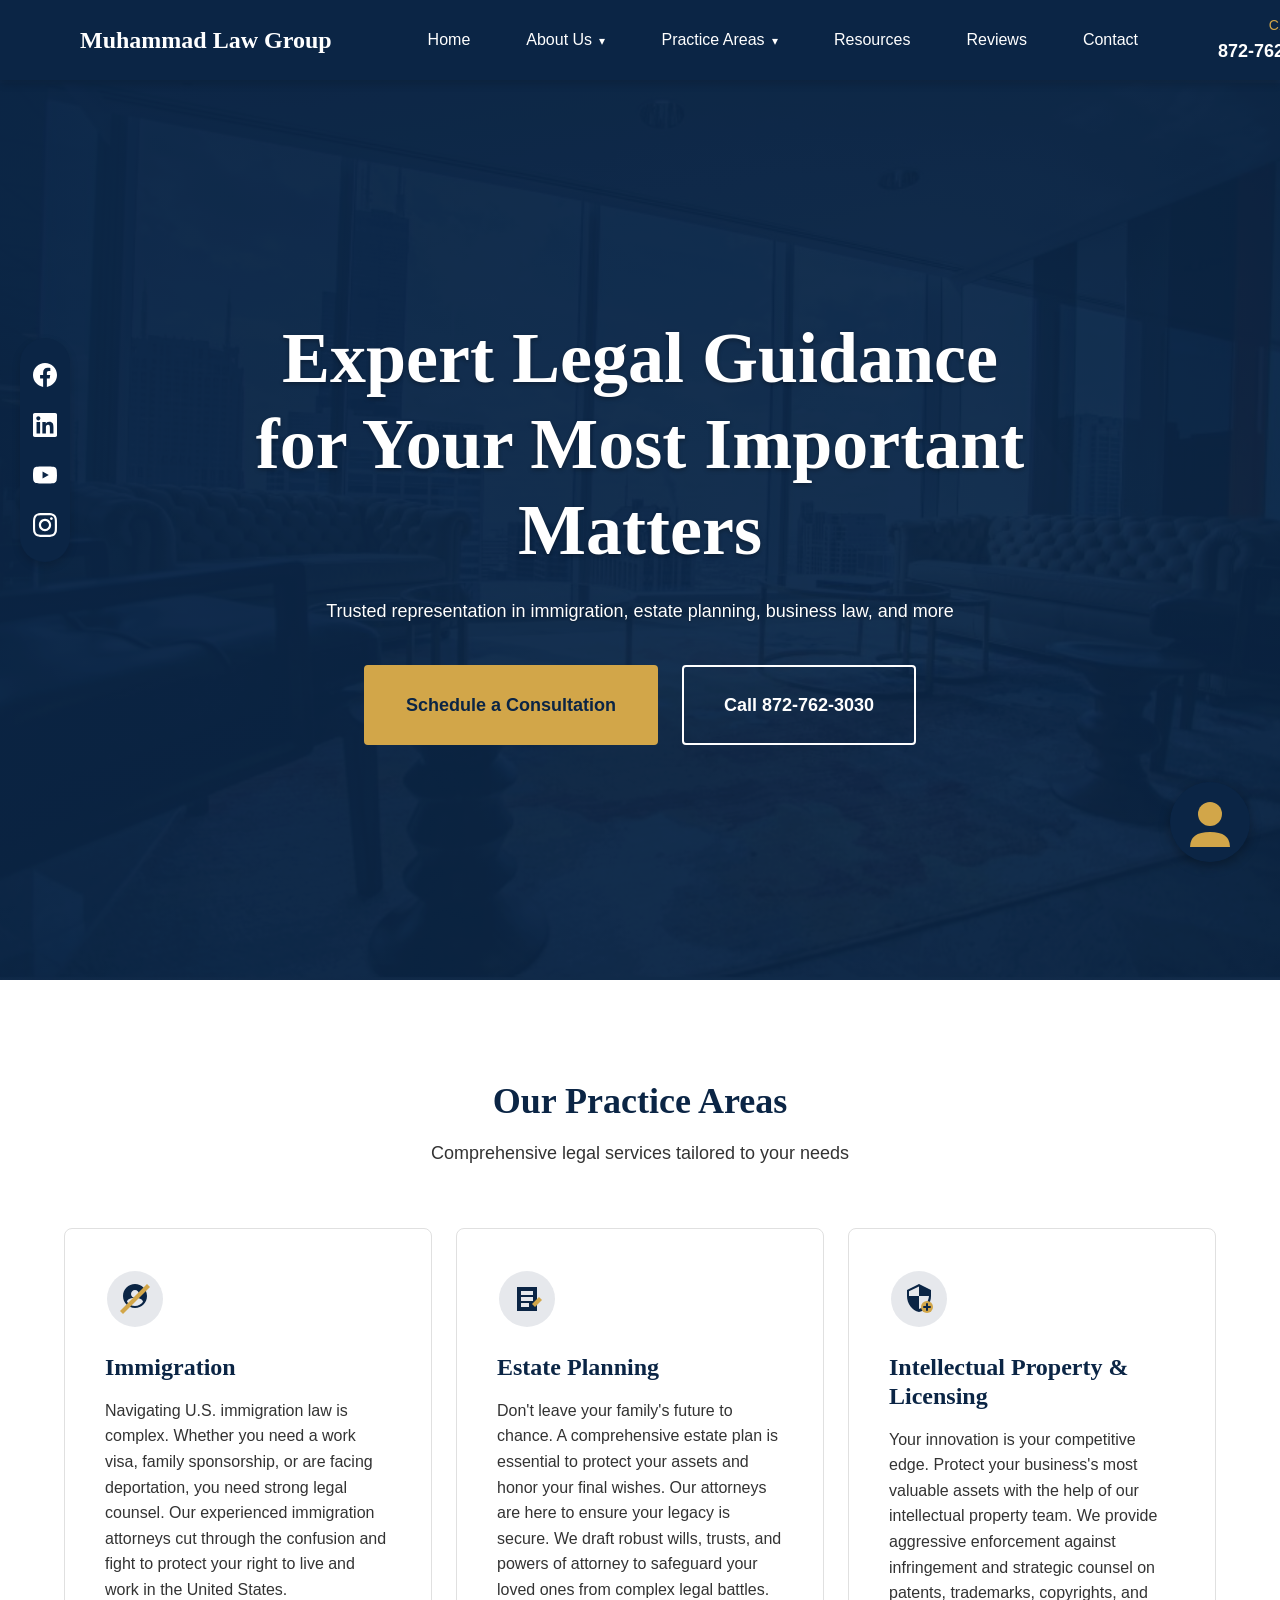
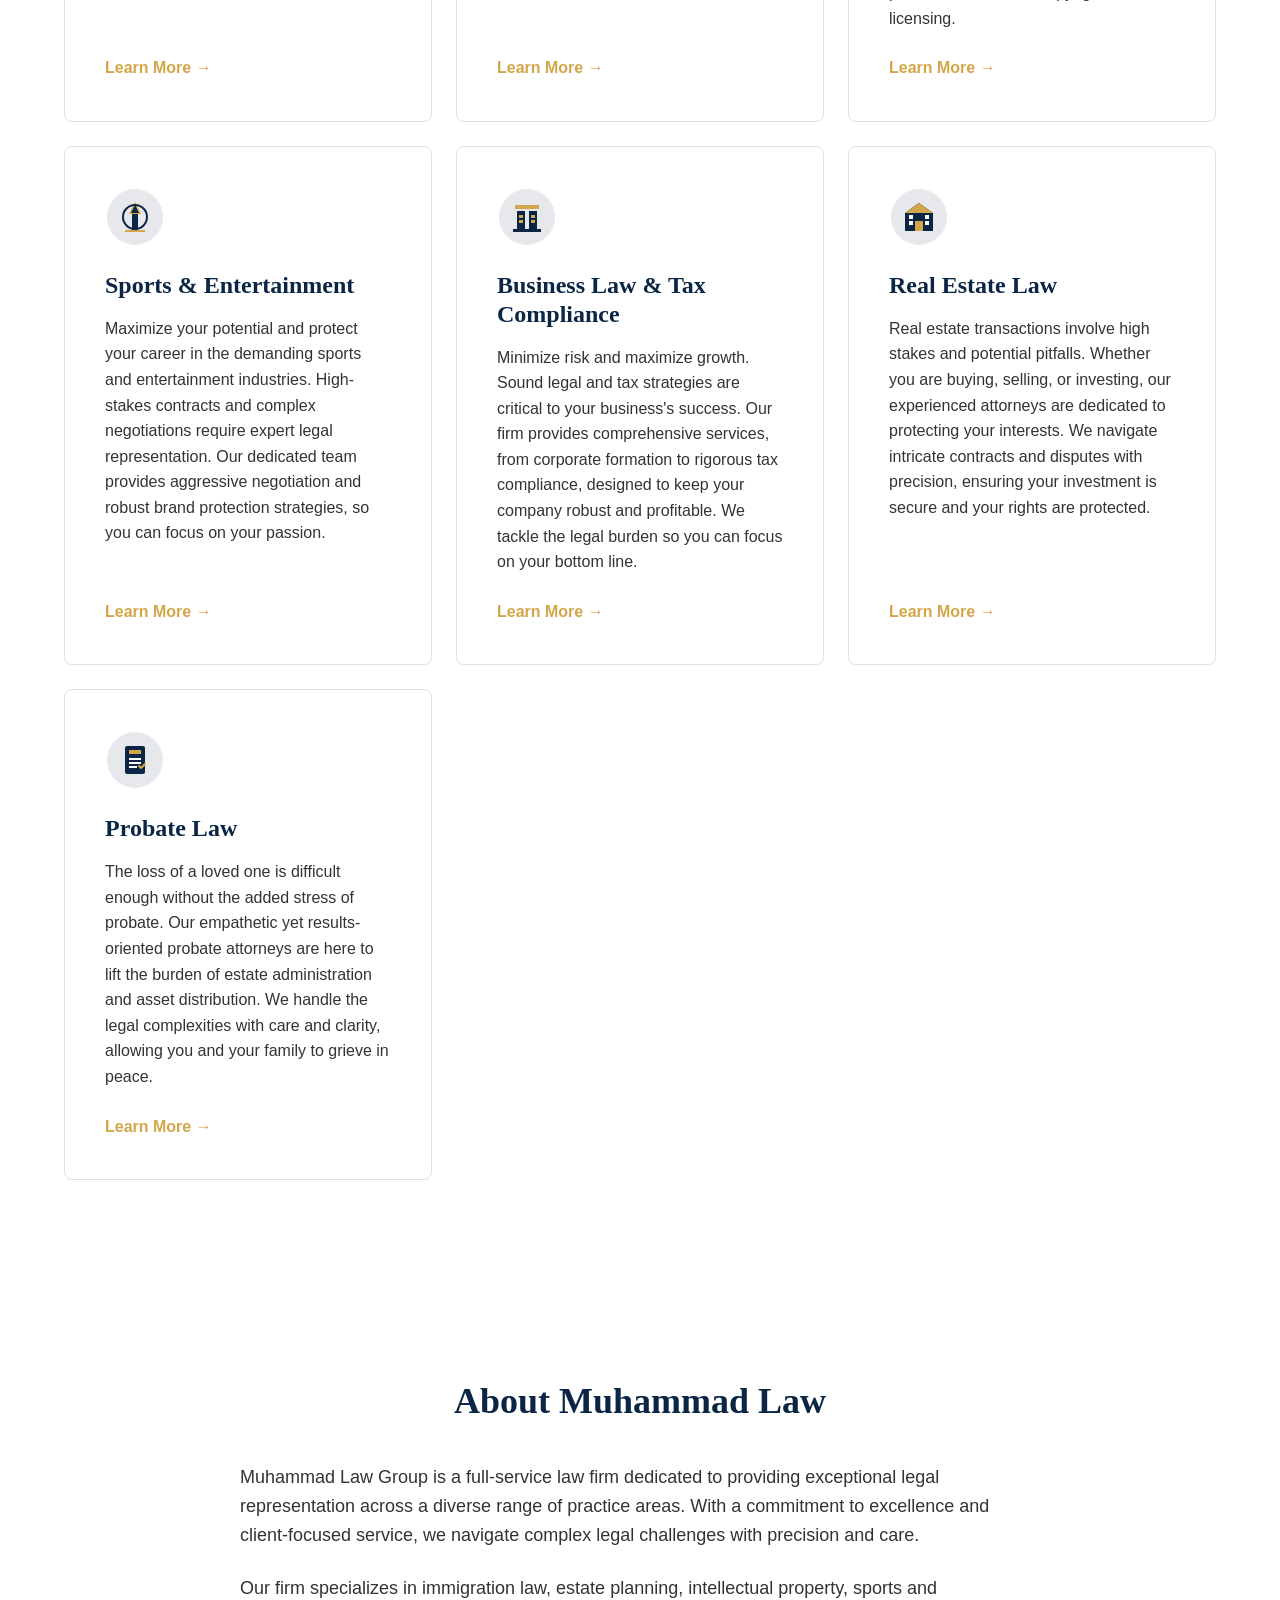
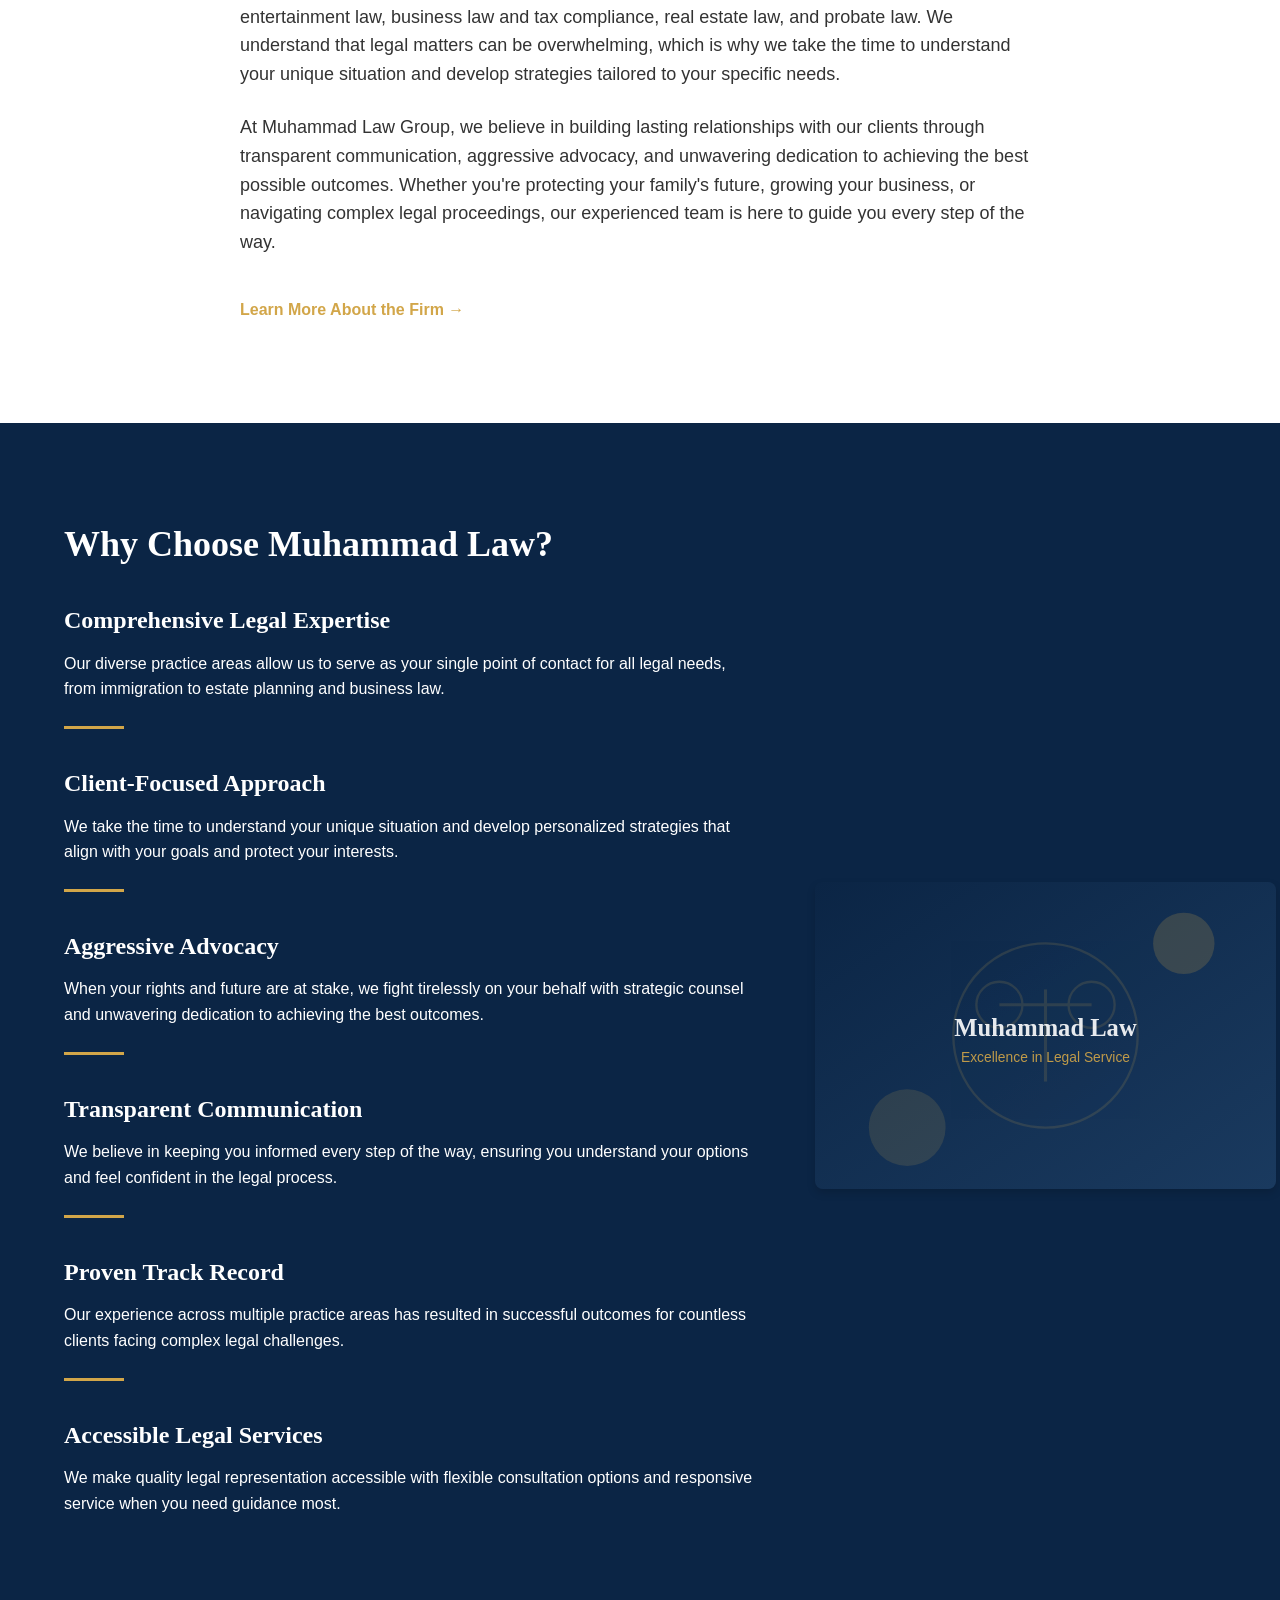
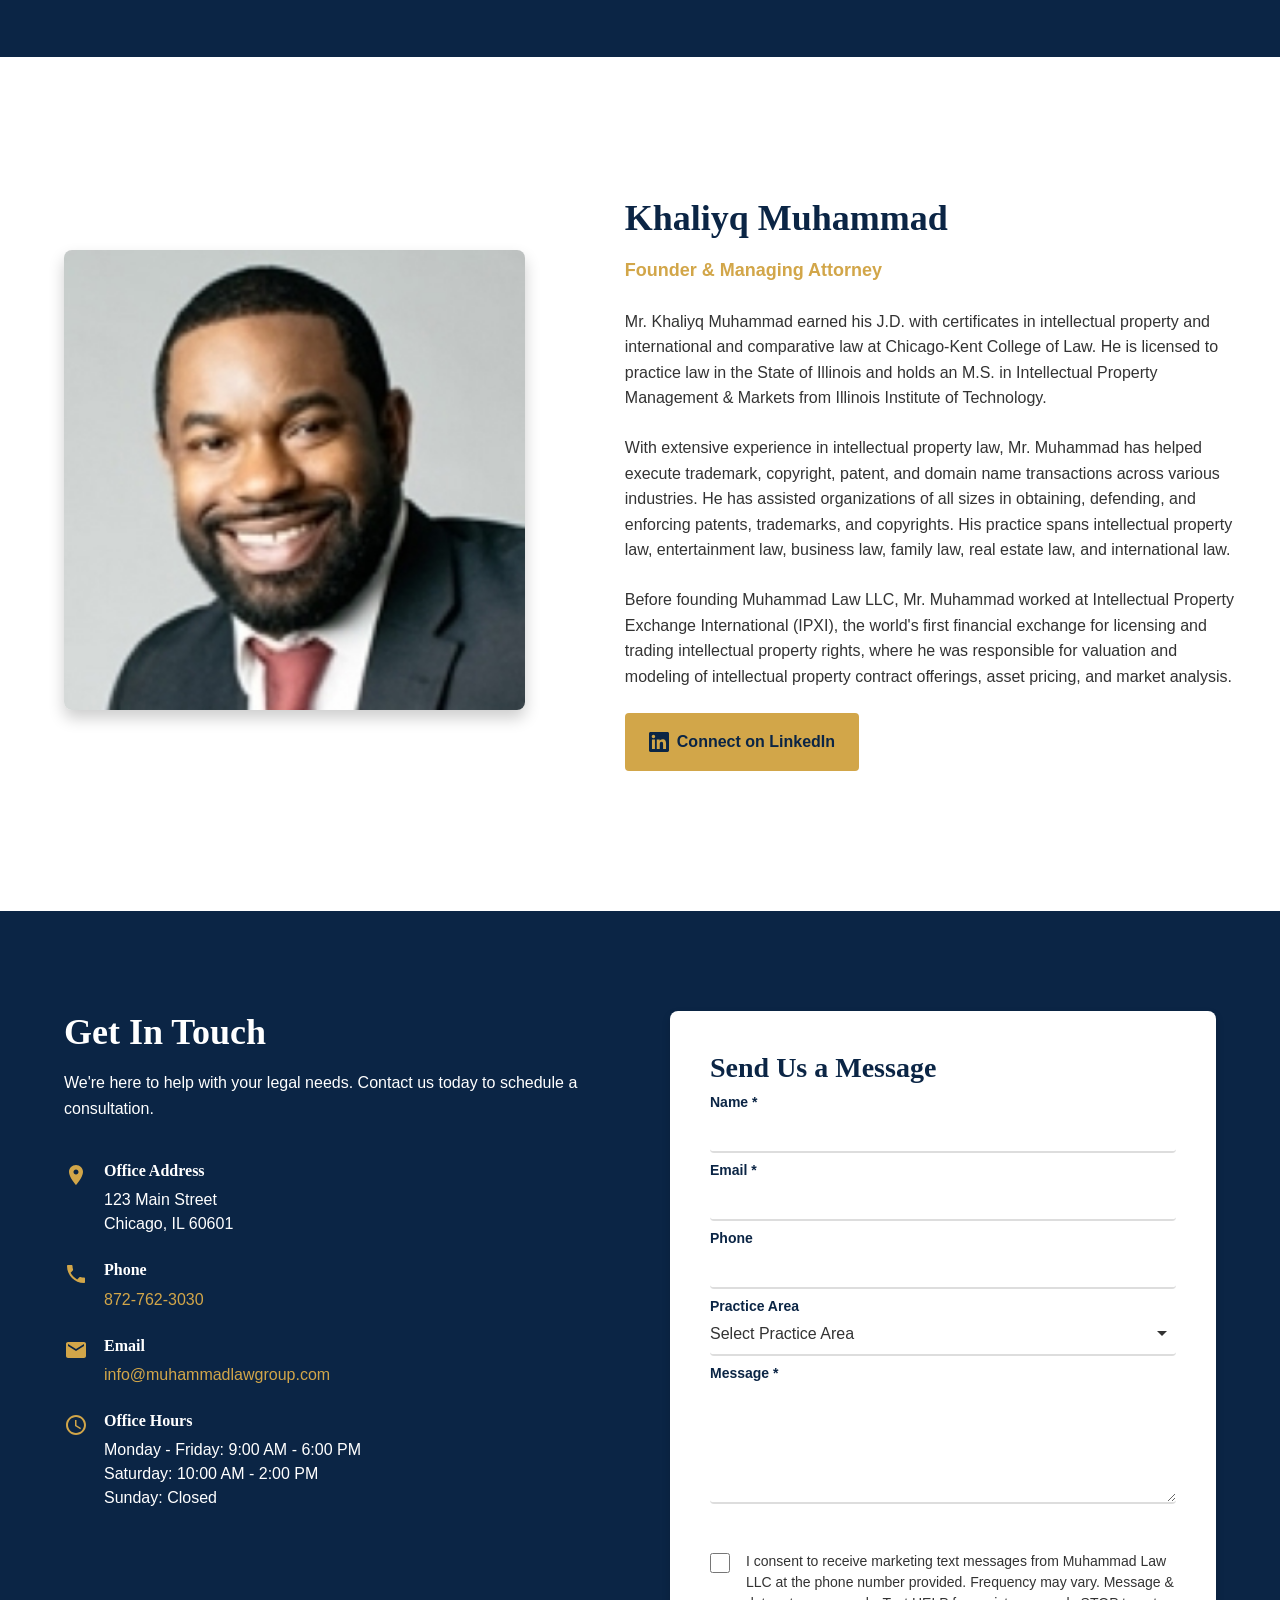
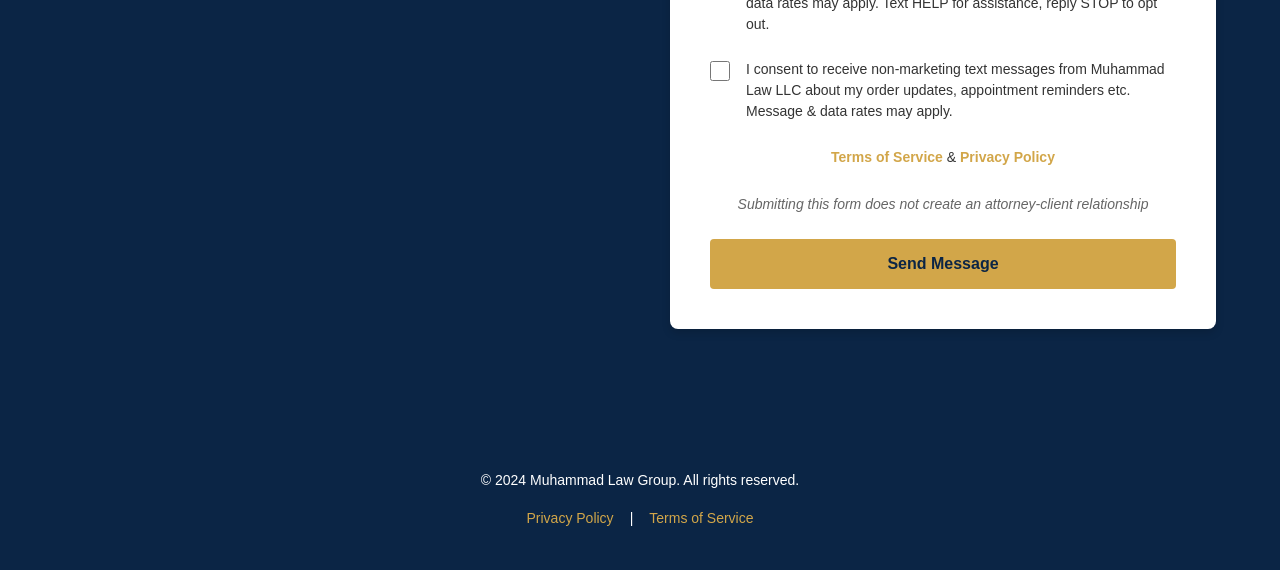
==== commit 5b71742c: "updated attorney section and tos and privacy pages" ====
--- a/index.html
+++ b/index.html
@@ -242,15 +242,15 @@
             <div class="container">
                 <div class="attorney-content">
                     <div class="attorney-photo">
-                        <img src="img/team/attorney.svg" alt="Muhammad Ali, Esq." loading="lazy">
+                        <img src="img/team/1.jpg" alt="Khaliyq Muhammad" loading="lazy">
                     </div>
                     <div class="attorney-bio">
-                        <h2 id="attorney-heading">Muhammad Ali, Esq.</h2>
+                        <h2 id="attorney-heading">Khaliyq Muhammad</h2>
                     <p class="attorney-title">Founder & Managing Attorney</p>
-                    <p>Muhammad Ali is a dedicated legal professional with extensive experience across multiple practice areas. With a passion for justice and a commitment to client advocacy, he founded Muhammad Law Group to provide comprehensive legal services that address the diverse needs of individuals, families, and businesses.</p>
-                    <p>Throughout his career, Muhammad has successfully represented clients in complex immigration matters, estate planning, intellectual property disputes, business transactions, and real estate law. His approach combines strategic thinking with compassionate counsel, ensuring clients receive both aggressive representation and personalized attention.</p>
-                    <p>Muhammad earned his Juris Doctor from a prestigious law school and is licensed to practice in multiple jurisdictions. He is an active member of several professional legal associations and regularly contributes to legal publications on topics ranging from immigration reform to business compliance strategies.</p>
-                        <a href="https://www.linkedin.com" target="_blank" rel="noopener" class="btn-linkedin" aria-label="Connect with Muhammad Ali on LinkedIn">
+                    <p>Mr. Khaliyq Muhammad earned his J.D. with certificates in intellectual property and international and comparative law at Chicago-Kent College of Law. He is licensed to practice law in the State of Illinois and holds an M.S. in Intellectual Property Management & Markets from Illinois Institute of Technology.</p>
+                    <p>With extensive experience in intellectual property law, Mr. Muhammad has helped execute trademark, copyright, patent, and domain name transactions across various industries. He has assisted organizations of all sizes in obtaining, defending, and enforcing patents, trademarks, and copyrights. His practice spans intellectual property law, entertainment law, business law, family law, real estate law, and international law.</p>
+                    <p>Before founding Muhammad Law LLC, Mr. Muhammad worked at Intellectual Property Exchange International (IPXI), the world's first financial exchange for licensing and trading intellectual property rights, where he was responsible for valuation and modeling of intellectual property contract offerings, asset pricing, and market analysis.</p>
+                        <a href="https://www.linkedin.com/in/khaliyq-muhammad-0173343/" target="_blank" rel="noopener" class="btn-linkedin" aria-label="Connect with Khaliyq Muhammad on LinkedIn">
                             <svg width="20" height="20" viewBox="0 0 24 24" fill="currentColor" aria-hidden="true"><path d="M20.447 20.452h-3.554v-5.569c0-1.328-.027-3.037-1.852-3.037-1.853 0-2.136 1.445-2.136 2.939v5.667H9.351V9h3.414v1.561h.046c.477-.9 1.637-1.85 3.37-1.85 3.601 0 4.267 2.37 4.267 5.455v6.286zM5.337 7.433c-1.144 0-2.063-.926-2.063-2.065 0-1.138.92-2.063 2.063-2.063 1.14 0 2.064.925 2.064 2.063 0 1.139-.925 2.065-2.064 2.065zm1.782 13.019H3.555V9h3.564v11.452zM22.225 0H1.771C.792 0 0 .774 0 1.729v20.542C0 23.227.792 24 1.771 24h20.451C23.2 24 24 23.227 24 22.271V1.729C24 .774 23.2 0 22.222 0h.003z"/></svg>
                             Connect on LinkedIn
                         </a>
@@ -318,7 +318,7 @@
                 
                     <div class="contact-form-wrapper">
                         <h3>Send Us a Message</h3>
-                        <form id="contactForm" action="../mail/contact_me.php" method="POST" aria-labelledby="contact-heading">
+                        <form id="contactForm" action="mail/contact_me.php" method="POST" aria-labelledby="contact-heading">
                             <div class="form-group">
                                 <input type="text" id="name" name="name" required aria-required="true">
                                 <label for="name">Name *</label>
@@ -352,6 +352,19 @@
                                 <label for="message">Message *</label>
                                 <div class="error-message" role="alert" aria-live="polite"></div>
                             </div>
+                            <div class="consent-checkboxes">
+                                <div class="checkbox-group">
+                                    <input type="checkbox" id="marketingConsent" name="marketingConsent" value="yes">
+                                    <label for="marketingConsent">I consent to receive marketing text messages from Muhammad Law LLC at the phone number provided. Frequency may vary. Message & data rates may apply. Text HELP for assistance, reply STOP to opt out.</label>
+                                </div>
+                                <div class="checkbox-group">
+                                    <input type="checkbox" id="nonMarketingConsent" name="nonMarketingConsent" value="yes">
+                                    <label for="nonMarketingConsent">I consent to receive non-marketing text messages from Muhammad Law LLC about my order updates, appointment reminders etc. Message & data rates may apply.</label>
+                                </div>
+                            </div>
+                            <div class="legal-links">
+                                <a href="terms-of-service.html" target="_blank">Terms of Service</a> & <a href="privacy-policy.html" target="_blank">Privacy Policy</a>
+                            </div>
                             <p class="disclaimer">Submitting this form does not create an attorney-client relationship</p>
                             <button type="submit" class="btn btn-primary">Send Message</button>
                             <div class="form-status" role="status" aria-live="polite"></div>
@@ -366,6 +379,11 @@
     <footer class="footer" role="contentinfo">
         <div class="container">
             <p>&copy; 2024 Muhammad Law Group. All rights reserved.</p>
+            <div class="footer-links">
+                <a href="privacy-policy.html">Privacy Policy</a>
+                <span class="separator">|</span>
+                <a href="terms-of-service.html">Terms of Service</a>
+            </div>
         </div>
     </footer>
 
@@ -374,7 +392,7 @@
         <div class="modal-content">
             <button class="modal-close" aria-label="Close chat dialog">&times;</button>
             <h3 id="chat-modal-heading">How Can We Help?</h3>
-            <form id="chatForm" action="../contact_me.php" method="POST">
+            <form id="chatForm" action="mail/contact_me.php" method="POST">
                 <div class="form-group">
                     <input type="text" id="chatName" name="name" required aria-required="true">
                     <label for="chatName">Name *</label>
@@ -386,6 +404,19 @@
                 <div class="form-group">
                     <textarea id="chatMessage" name="message" rows="4" required aria-required="true"></textarea>
                     <label for="chatMessage">Message *</label>
+                </div>
+                <div class="consent-checkboxes">
+                    <div class="checkbox-group">
+                        <input type="checkbox" id="chatMarketingConsent" name="marketingConsent" value="yes">
+                        <label for="chatMarketingConsent">I consent to receive marketing text messages from Muhammad Law LLC at the phone number provided. Frequency may vary. Message & data rates may apply. Text HELP for assistance, reply STOP to opt out.</label>
+                    </div>
+                    <div class="checkbox-group">
+                        <input type="checkbox" id="chatNonMarketingConsent" name="nonMarketingConsent" value="yes">
+                        <label for="chatNonMarketingConsent">I consent to receive non-marketing text messages from Muhammad Law LLC about my order updates, appointment reminders etc. Message & data rates may apply.</label>
+                    </div>
+                </div>
+                <div class="legal-links">
+                    <a href="terms-of-service.html" target="_blank">Terms of Service</a> & <a href="privacy-policy.html" target="_blank">Privacy Policy</a>
                 </div>
                 <button type="submit" class="btn btn-primary">Send</button>
             </form>
--- a/css/styles.css
+++ b/css/styles.css
@@ -1065,6 +1065,58 @@
   cursor: not-allowed;
   transform: none;
 }
+.contact .contact-form-wrapper form .consent-checkboxes {
+  margin-top: 40px;
+  margin-bottom: 24px;
+}
+.contact .contact-form-wrapper form .consent-checkboxes .checkbox-group {
+  display: flex;
+  align-items: flex-start;
+  gap: 16px;
+  margin-bottom: 24px;
+}
+.contact .contact-form-wrapper form .consent-checkboxes .checkbox-group input[type=checkbox] {
+  width: auto;
+  min-width: 20px;
+  height: 20px;
+  margin-top: 2px;
+  cursor: pointer;
+  accent-color: #d2a649;
+  flex-shrink: 0;
+  border: 2px solid #ddd;
+}
+.contact .contact-form-wrapper form .consent-checkboxes .checkbox-group input[type=checkbox]:focus {
+  outline: 2px solid #d2a649;
+  outline-offset: 2px;
+}
+.contact .contact-form-wrapper form .consent-checkboxes .checkbox-group label {
+  position: static;
+  font-size: 14px;
+  color: #333333;
+  line-height: 1.5;
+  cursor: pointer;
+  pointer-events: auto;
+  margin: 0;
+  padding: 0;
+  top: auto;
+  left: auto;
+  transition: none;
+}
+.contact .contact-form-wrapper form .legal-links {
+  margin-bottom: 24px;
+  text-align: center;
+  font-size: 14px;
+}
+.contact .contact-form-wrapper form .legal-links a {
+  color: #d2a649;
+  text-decoration: none;
+  font-weight: 600;
+  transition: color 200ms ease;
+}
+.contact .contact-form-wrapper form .legal-links a:hover {
+  color: rgb(186.0088105727, 141.0396475771, 45.9911894273);
+  text-decoration: underline;
+}
 .contact .contact-form-wrapper .disclaimer {
   font-size: 14px;
   color: #666;
@@ -1100,9 +1152,33 @@
   padding: 40px 0;
   text-align: center;
 }
+.footer .container {
+  display: flex;
+  flex-direction: column;
+  align-items: center;
+  gap: 16px;
+}
 .footer p {
   margin: 0;
   font-size: 14px;
+}
+.footer .footer-links {
+  display: flex;
+  align-items: center;
+  gap: 16px;
+  font-size: 14px;
+}
+.footer .footer-links a {
+  color: #d2a649;
+  text-decoration: none;
+  transition: color 200ms ease;
+}
+.footer .footer-links a:hover {
+  color: rgb(220.1101321586, 185.9955947137, 113.8898678414);
+  text-decoration: underline;
+}
+.footer .footer-links .separator {
+  color: #ffffff;
 }
 
 .modal {
@@ -1134,6 +1210,125 @@
   font-size: 28px;
   color: #0b2545;
   margin-bottom: 24px;
+}
+.modal .modal-content form .form-group {
+  position: relative;
+  margin-bottom: 24px;
+}
+.modal .modal-content form .form-group label {
+  position: absolute;
+  top: 12px;
+  left: 0;
+  font-size: 16px;
+  color: #999;
+  pointer-events: none;
+  transition: all 200ms ease;
+}
+.modal .modal-content form .form-group input,
+.modal .modal-content form .form-group textarea {
+  width: 100%;
+  padding: 12px 0;
+  font-size: 16px;
+  font-family: "Helvetica Neue", Arial, sans-serif;
+  color: #333333;
+  border: none;
+  border-bottom: 2px solid #ddd;
+  background-color: transparent;
+  outline: none;
+  transition: border-color 200ms ease;
+}
+.modal .modal-content form .form-group input:focus,
+.modal .modal-content form .form-group textarea:focus {
+  border-bottom-color: #d2a649;
+}
+.modal .modal-content form .form-group input:focus ~ label,
+.modal .modal-content form .form-group textarea:focus ~ label {
+  top: -18px;
+  font-size: 14px;
+  color: #d2a649;
+}
+.modal .modal-content form .form-group input:not(:placeholder-shown) ~ label, .modal .modal-content form .form-group input:valid ~ label,
+.modal .modal-content form .form-group textarea:not(:placeholder-shown) ~ label,
+.modal .modal-content form .form-group textarea:valid ~ label {
+  top: -18px;
+  font-size: 14px;
+  color: #0b2545;
+}
+.modal .modal-content form .form-group textarea {
+  resize: vertical;
+  min-height: 80px;
+  padding-top: 20px;
+}
+.modal .modal-content form .consent-checkboxes {
+  margin-top: 40px;
+  margin-bottom: 24px;
+}
+.modal .modal-content form .consent-checkboxes .checkbox-group {
+  display: flex;
+  align-items: flex-start;
+  gap: 16px;
+  margin-bottom: 24px;
+}
+.modal .modal-content form .consent-checkboxes .checkbox-group input[type=checkbox] {
+  width: auto;
+  min-width: 20px;
+  height: 20px;
+  margin-top: 2px;
+  cursor: pointer;
+  accent-color: #d2a649;
+  flex-shrink: 0;
+  border: 2px solid #ddd;
+}
+.modal .modal-content form .consent-checkboxes .checkbox-group input[type=checkbox]:focus {
+  outline: 2px solid #d2a649;
+  outline-offset: 2px;
+}
+.modal .modal-content form .consent-checkboxes .checkbox-group label {
+  position: static;
+  font-size: 14px;
+  color: #333333;
+  line-height: 1.5;
+  cursor: pointer;
+  pointer-events: auto;
+  margin: 0;
+  padding: 0;
+  top: auto;
+  left: auto;
+  transition: none;
+}
+.modal .modal-content form .legal-links {
+  margin-bottom: 24px;
+  text-align: center;
+  font-size: 14px;
+}
+.modal .modal-content form .legal-links a {
+  color: #d2a649;
+  text-decoration: none;
+  font-weight: 600;
+  transition: color 200ms ease;
+}
+.modal .modal-content form .legal-links a:hover {
+  color: rgb(186.0088105727, 141.0396475771, 45.9911894273);
+  text-decoration: underline;
+}
+.modal .modal-content form .btn {
+  width: 100%;
+  padding: 16px 24px;
+  font-size: 16px;
+  font-weight: 600;
+  border: none;
+  border-radius: 4px;
+  cursor: pointer;
+  transition: all 200ms ease;
+}
+.modal .modal-content form .btn.btn-primary {
+  background-color: #d2a649;
+  color: #0b2545;
+}
+.modal .modal-content form .btn.btn-primary:hover {
+  background-color: rgb(186.0088105727, 141.0396475771, 45.9911894273);
+  transform: translateY(-2px);
+  box-shadow: 0 4px 8px rgba(0, 0, 0, 0.15);
 }
 .modal .modal-close {
   position: absolute;
@@ -1215,7 +1410,176 @@
   .contact .contact-form-wrapper form .form-group {
     margin-bottom: 16px;
   }
-}
+  .contact .contact-form-wrapper form .consent-checkboxes {
+    margin-top: 24px;
+  }
+  .contact .contact-form-wrapper form .consent-checkboxes .checkbox-group {
+    margin-bottom: 16px;
+  }
+  .contact .contact-form-wrapper form .consent-checkboxes .checkbox-group input[type=checkbox] {
+    min-width: 18px;
+    height: 18px;
+  }
+  .contact .contact-form-wrapper form .consent-checkboxes .checkbox-group label {
+    font-size: 13px;
+  }
+  .contact .contact-form-wrapper form .legal-links {
+    font-size: 13px;
+  }
+  .modal .modal-content {
+    padding: 24px;
+  }
+  .modal .modal-content form .consent-checkboxes {
+    margin-top: 24px;
+  }
+  .modal .modal-content form .consent-checkboxes .checkbox-group {
+    margin-bottom: 16px;
+  }
+  .modal .modal-content form .consent-checkboxes .checkbox-group input[type=checkbox] {
+    min-width: 18px;
+    height: 18px;
+  }
+  .modal .modal-content form .consent-checkboxes .checkbox-group label {
+    font-size: 13px;
+  }
+  .modal .modal-content form .legal-links {
+    font-size: 13px;
+  }
+}
+.hero.legal-page-hero,
+.hero.hero-small {
+  min-height: auto;
+  height: auto;
+  max-height: 150px;
+  padding: 24px 0;
+  background: linear-gradient(135deg, #0b2545 0%, rgb(3.9875, 13.4125, 25.0125) 100%);
+}
+.hero.legal-page-hero .hero-content,
+.hero.hero-small .hero-content {
+  text-align: center;
+  max-width: 800px;
+  margin: 0 auto;
+}
+.hero.legal-page-hero .hero-headline,
+.hero.hero-small .hero-headline {
+  font-size: 32px;
+  margin-bottom: 8px;
+}
+@media (max-width: 768px) {
+  .hero.legal-page-hero .hero-headline,
+  .hero.hero-small .hero-headline {
+    font-size: 24px;
+  }
+}
+.hero.legal-page-hero .hero-subtitle,
+.hero.hero-small .hero-subtitle {
+  font-size: 13px;
+  color: #d2a649;
+  font-weight: 500;
+  margin-bottom: 0;
+}
+
+.legal-content {
+  background-color: #ffffff;
+  padding: 100px 0;
+}
+.legal-content .container {
+  max-width: 1000px;
+}
+.legal-content .content-wrapper {
+  background-color: #ffffff;
+}
+.legal-content .legal-section {
+  margin-bottom: 60px;
+}
+.legal-content .legal-section:last-child {
+  margin-bottom: 0;
+}
+.legal-content .legal-section h2 {
+  font-family: "Georgia", "Times New Roman", serif;
+  font-size: 32px;
+  color: #0b2545;
+  margin-bottom: 24px;
+  padding-bottom: 16px;
+  border-bottom: 3px solid #d2a649;
+}
+@media (max-width: 768px) {
+  .legal-content .legal-section h2 {
+    font-size: 28px;
+  }
+}
+.legal-content .legal-section h3 {
+  font-family: "Georgia", "Times New Roman", serif;
+  font-size: 24px;
+  color: #0b2545;
+  margin-top: 40px;
+  margin-bottom: 16px;
+}
+@media (max-width: 768px) {
+  .legal-content .legal-section h3 {
+    font-size: 20px;
+  }
+}
+.legal-content .legal-section p {
+  font-size: 16px;
+  line-height: 1.6;
+  color: #333333;
+  margin-bottom: 24px;
+}
+@media (max-width: 768px) {
+  .legal-content .legal-section p {
+    font-size: 15px;
+  }
+}
+.legal-content .legal-section ul {
+  margin-left: 40px;
+  margin-bottom: 24px;
+}
+.legal-content .legal-section ul li {
+  font-size: 16px;
+  line-height: 1.6;
+  color: #333333;
+  margin-bottom: 8px;
+}
+@media (max-width: 768px) {
+  .legal-content .legal-section ul li {
+    font-size: 15px;
+  }
+}
+.legal-content .legal-section a {
+  color: #d2a649;
+  text-decoration: none;
+  transition: all 0.3s ease;
+}
+.legal-content .legal-section a:hover {
+  text-decoration: underline;
+  color: rgb(186.0088105727, 141.0396475771, 45.9911894273);
+}
+.legal-content .legal-section .contact-info {
+  background-color: #f5f6f8;
+  padding: 40px;
+  border-radius: 8px;
+  margin-top: 24px;
+}
+.legal-content .legal-section .contact-info p {
+  margin-bottom: 8px;
+}
+.legal-content .legal-section .contact-info p:last-child {
+  margin-bottom: 0;
+}
+.legal-content .legal-section .contact-info strong {
+  color: #0b2545;
+  font-size: 18px;
+}
+@media (max-width: 768px) {
+  .legal-content {
+    padding: 60px 0;
+  }
+  .legal-content .container {
+    padding: 0 24px;
+  }
+}
+
 * {
   margin: 0;
   padding: 0;
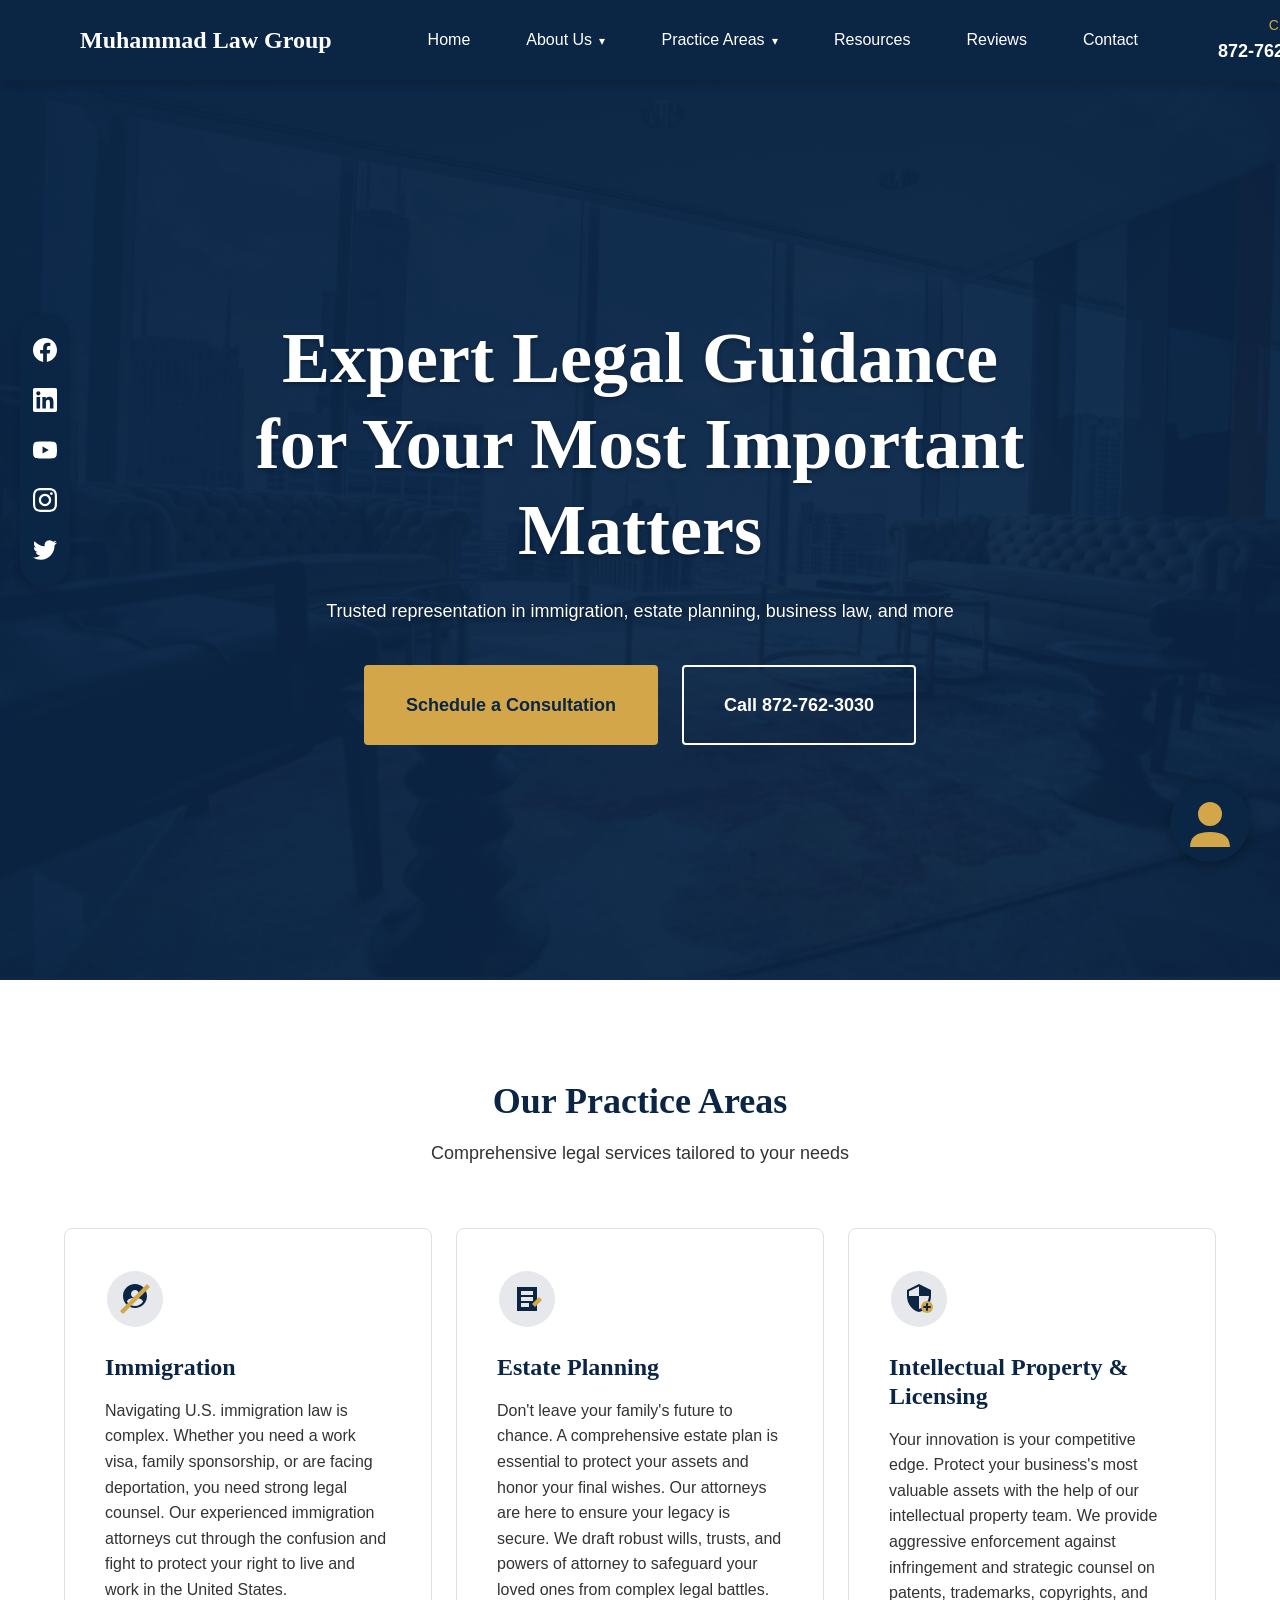
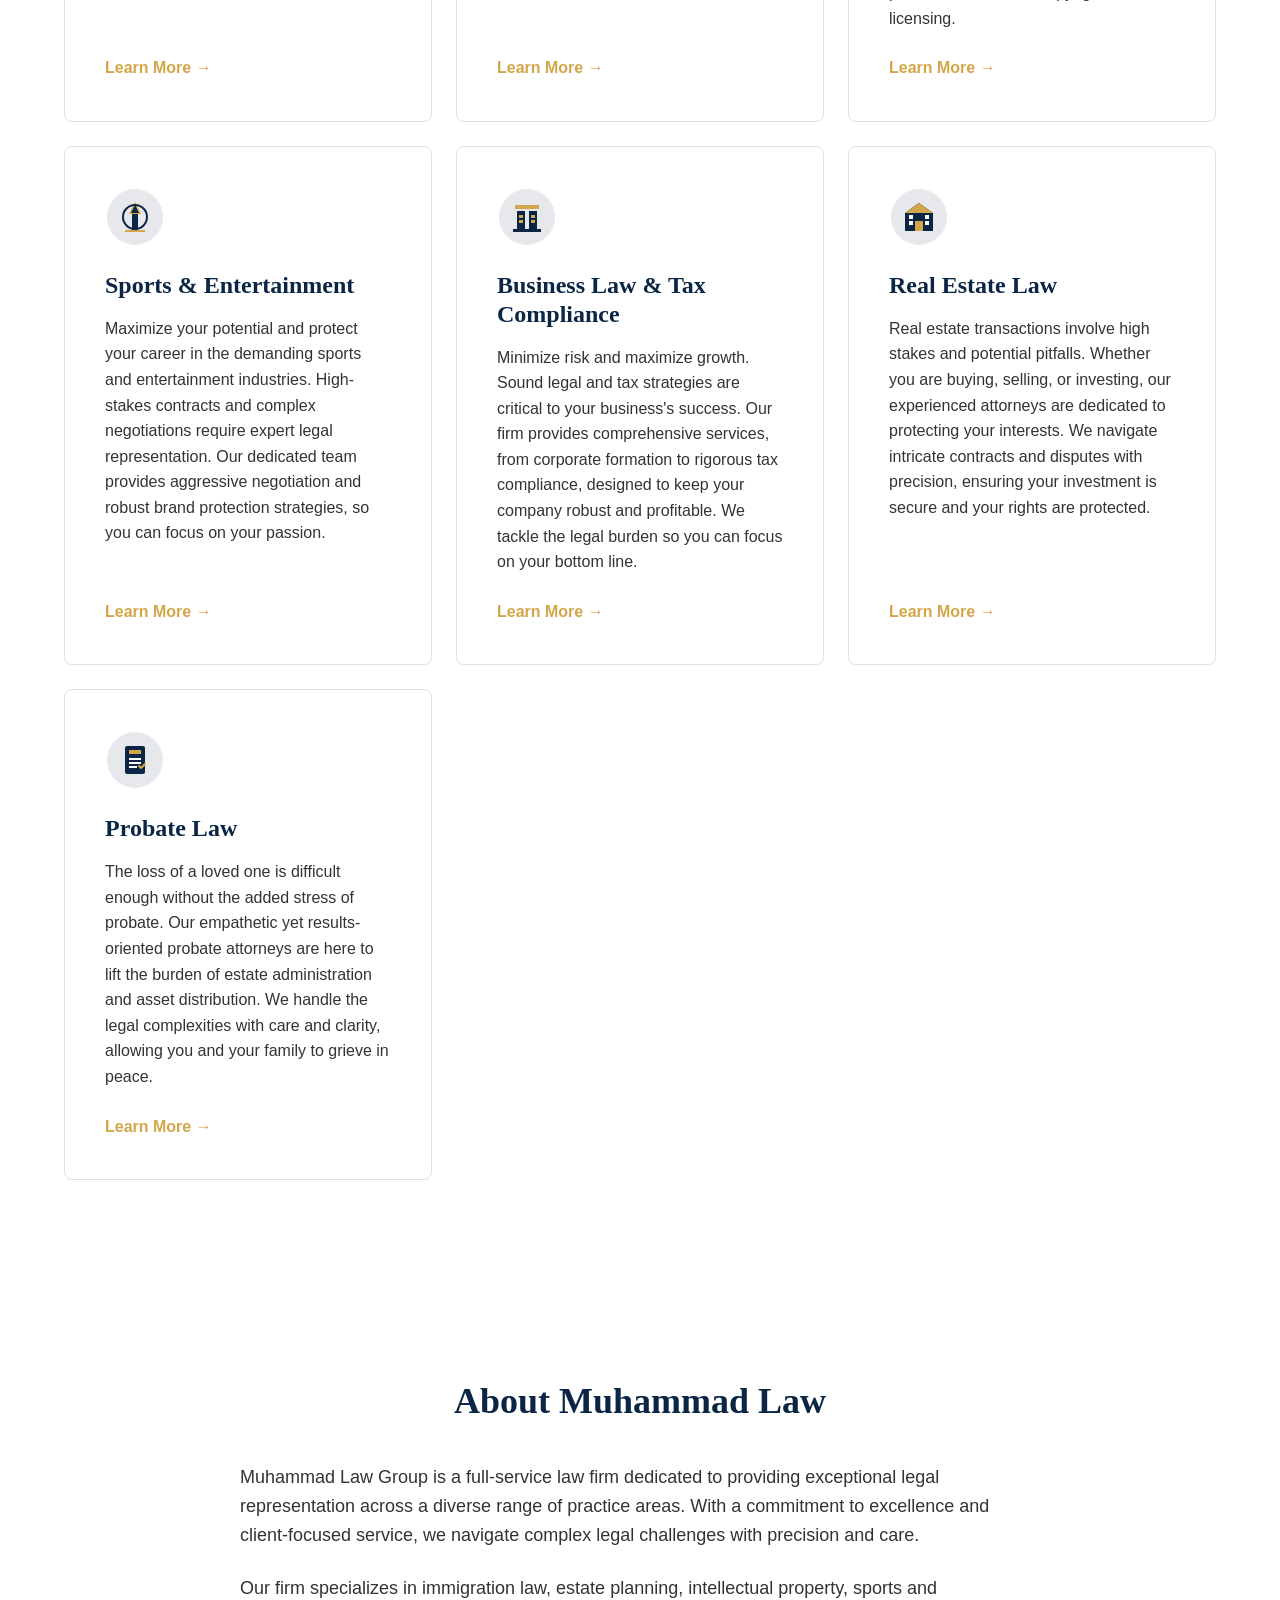
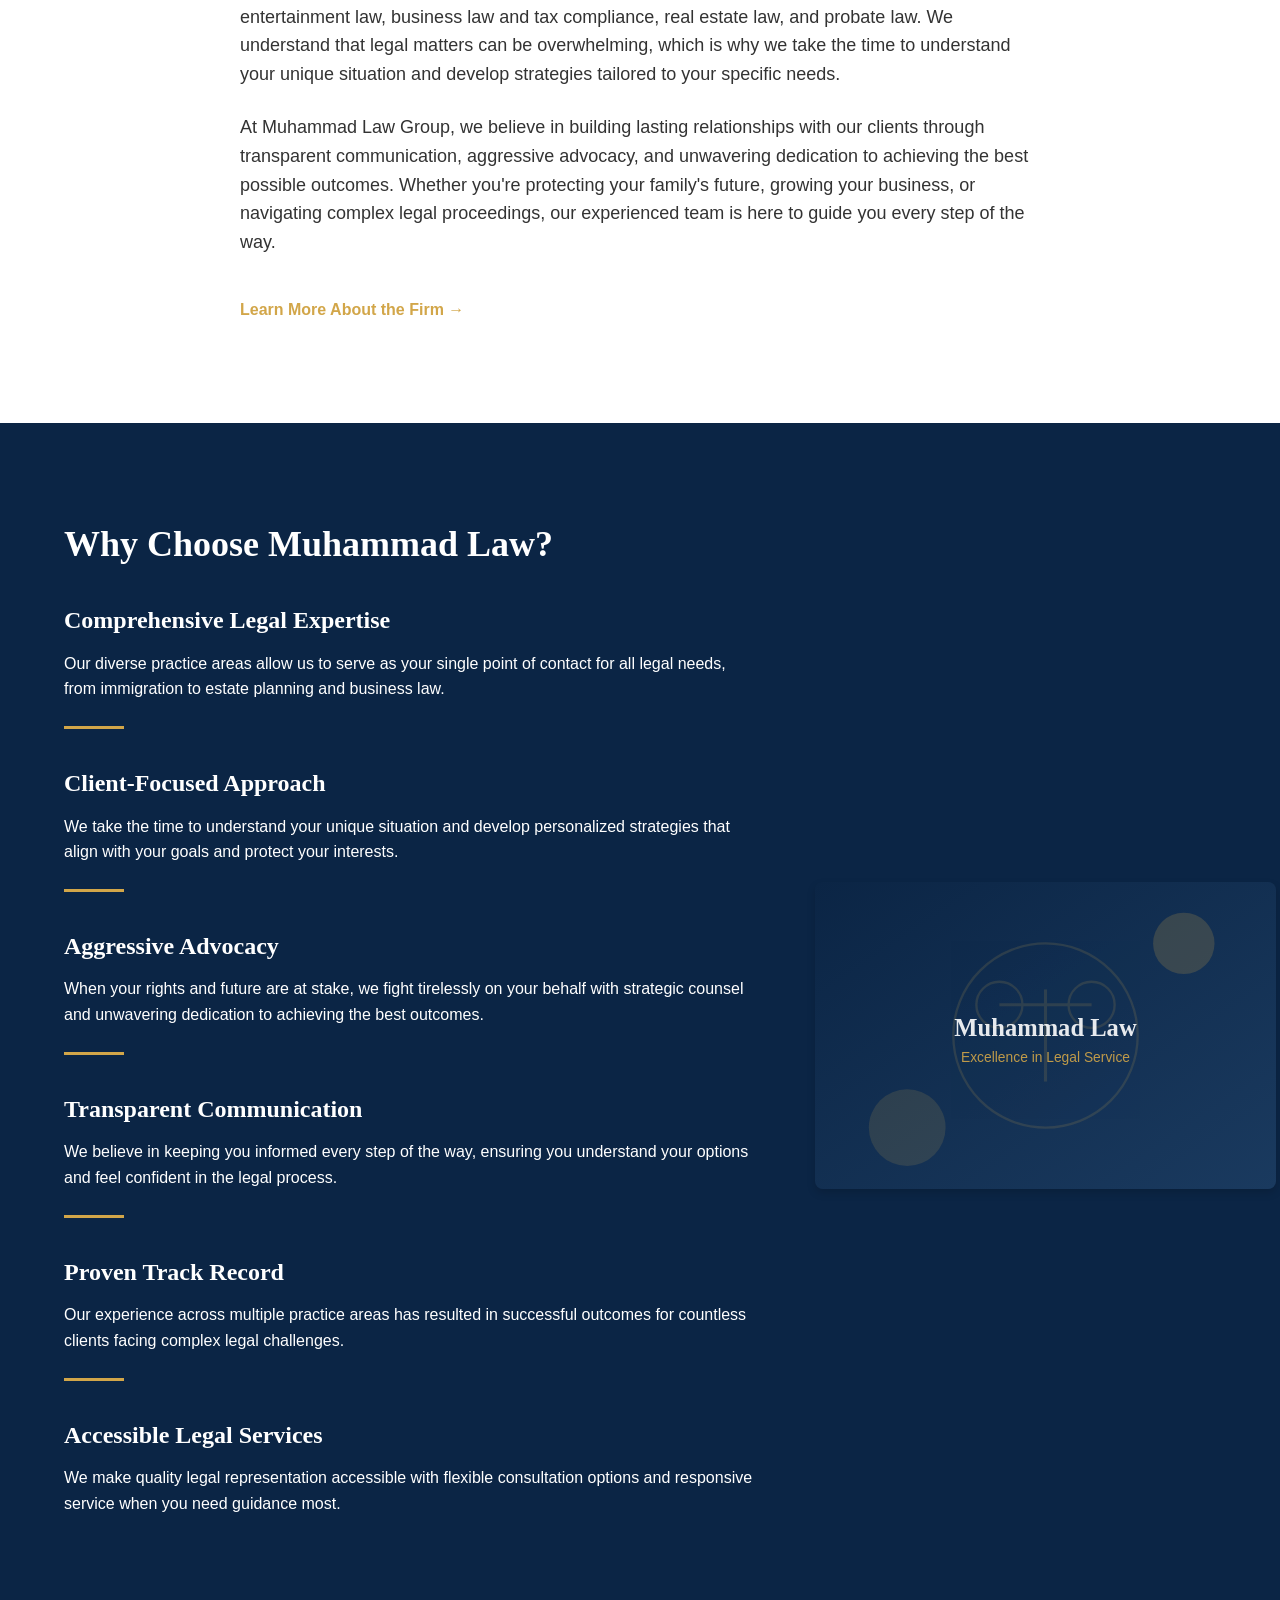
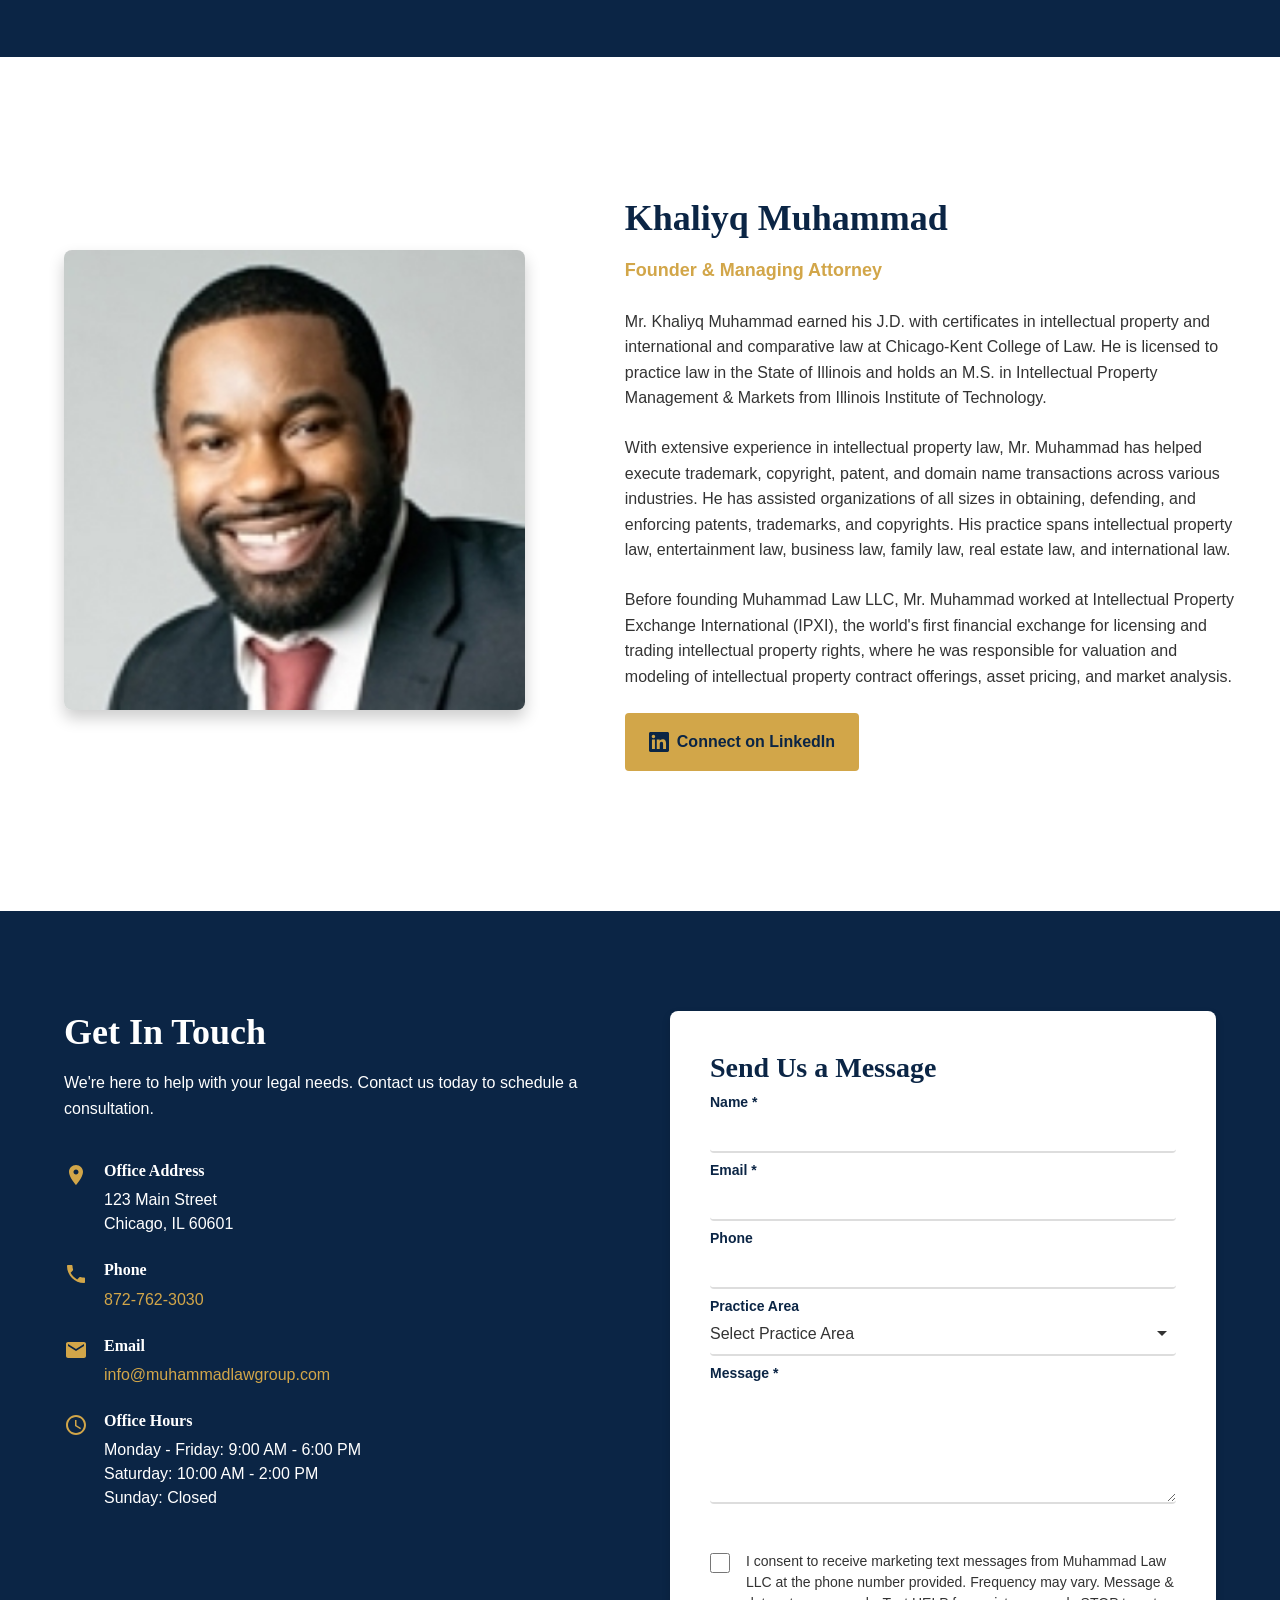
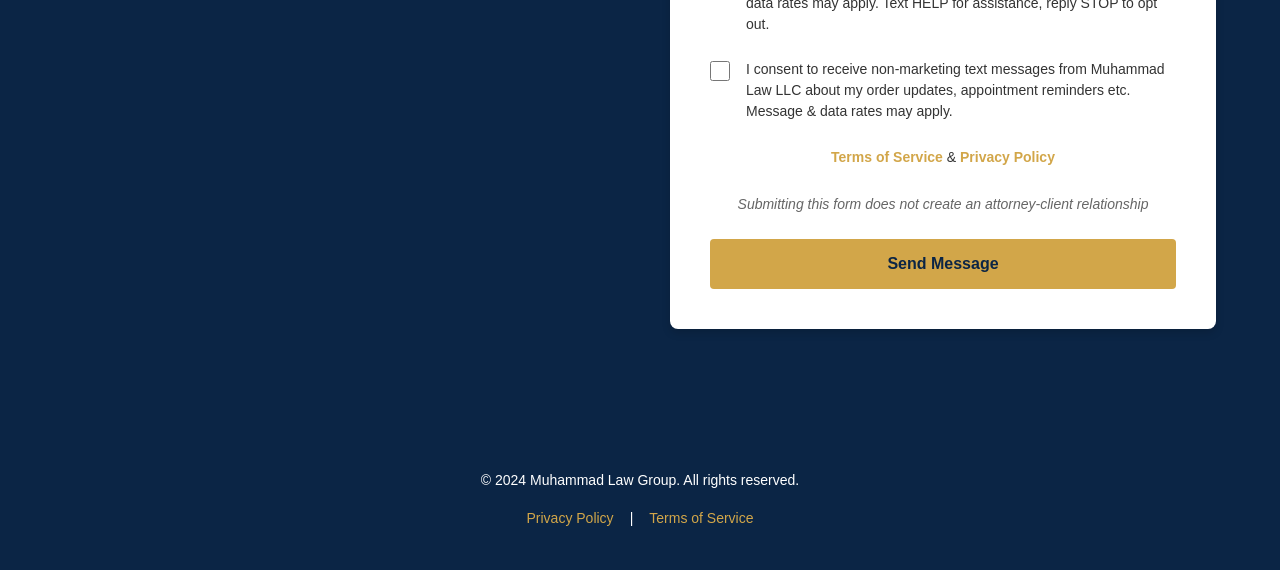
==== commit fe16798b: "social media links and attorney profile" ====
--- a/index.html
+++ b/index.html
@@ -71,17 +71,20 @@
 
     <!-- Social Bar -->
     <aside class="social-bar" role="complementary" aria-label="Social media links">
-        <a href="#" target="_blank" rel="noopener" aria-label="Facebook">
+        <a href="https://www.facebook.com/muhammadlawgroup" target="_blank" rel="noopener" aria-label="Facebook">
             <svg width="24" height="24" viewBox="0 0 24 24" fill="currentColor"><path d="M24 12.073c0-6.627-5.373-12-12-12s-12 5.373-12 12c0 5.99 4.388 10.954 10.125 11.854v-8.385H7.078v-3.47h3.047V9.43c0-3.007 1.792-4.669 4.533-4.669 1.312 0 2.686.235 2.686.235v2.953H15.83c-1.491 0-1.956.925-1.956 1.874v2.25h3.328l-.532 3.47h-2.796v8.385C19.612 23.027 24 18.062 24 12.073z"/></svg>
         </a>
-        <a href="#" target="_blank" rel="noopener" aria-label="LinkedIn">
+        <a href="https://www.linkedin.com/company/muhammad-law" target="_blank" rel="noopener" aria-label="LinkedIn">
             <svg width="24" height="24" viewBox="0 0 24 24" fill="currentColor"><path d="M20.447 20.452h-3.554v-5.569c0-1.328-.027-3.037-1.852-3.037-1.853 0-2.136 1.445-2.136 2.939v5.667H9.351V9h3.414v1.561h.046c.477-.9 1.637-1.85 3.37-1.85 3.601 0 4.267 2.37 4.267 5.455v6.286zM5.337 7.433c-1.144 0-2.063-.926-2.063-2.065 0-1.138.92-2.063 2.063-2.063 1.14 0 2.064.925 2.064 2.063 0 1.139-.925 2.065-2.064 2.065zm1.782 13.019H3.555V9h3.564v11.452zM22.225 0H1.771C.792 0 0 .774 0 1.729v20.542C0 23.227.792 24 1.771 24h20.451C23.2 24 24 23.227 24 22.271V1.729C24 .774 23.2 0 22.222 0h.003z"/></svg>
         </a>
-        <a href="#" target="_blank" rel="noopener" aria-label="YouTube">
+        <a href="https://www.youtube.com/channel/UCBb97lHnVw_njjA1NflSrjw" target="_blank" rel="noopener" aria-label="YouTube">
             <svg width="24" height="24" viewBox="0 0 24 24" fill="currentColor"><path d="M23.498 6.186a3.016 3.016 0 0 0-2.122-2.136C19.505 3.545 12 3.545 12 3.545s-7.505 0-9.377.505A3.017 3.017 0 0 0 .502 6.186C0 8.07 0 12 0 12s0 3.93.502 5.814a3.016 3.016 0 0 0 2.122 2.136c1.871.505 9.376.505 9.376.505s7.505 0 9.377-.505a3.015 3.015 0 0 0 2.122-2.136C24 15.93 24 12 24 12s0-3.93-.502-5.814zM9.545 15.568V8.432L15.818 12l-6.273 3.568z"/></svg>
         </a>
-        <a href="#" target="_blank" rel="noopener" aria-label="Instagram">
+        <a href="https://www.instagram.com/muhammadlawllc/" target="_blank" rel="noopener" aria-label="Instagram">
             <svg width="24" height="24" viewBox="0 0 24 24" fill="currentColor"><path d="M12 0C8.74 0 8.333.015 7.053.072 5.775.132 4.905.333 4.14.63c-.789.306-1.459.717-2.126 1.384S.935 3.35.63 4.14C.333 4.905.131 5.775.072 7.053.012 8.333 0 8.74 0 12s.015 3.667.072 4.947c.06 1.277.261 2.148.558 2.913.306.788.717 1.459 1.384 2.126.667.666 1.336 1.079 2.126 1.384.766.296 1.636.499 2.913.558C8.333 23.988 8.74 24 12 24s3.667-.015 4.947-.072c1.277-.06 2.148-.262 2.913-.558.788-.306 1.459-.718 2.126-1.384.666-.667 1.079-1.335 1.384-2.126.296-.765.499-1.636.558-2.913.06-1.28.072-1.687.072-4.947s-.015-3.667-.072-4.947c-.06-1.277-.262-2.149-.558-2.913-.306-.789-.718-1.459-1.384-2.126C21.319 1.347 20.651.935 19.86.63c-.765-.297-1.636-.499-2.913-.558C15.667.012 15.26 0 12 0zm0 2.16c3.203 0 3.585.016 4.85.071 1.17.055 1.805.249 2.227.415.562.217.96.477 1.382.896.419.42.679.819.896 1.381.164.422.36 1.057.413 2.227.057 1.266.07 1.646.07 4.85s-.015 3.585-.074 4.85c-.061 1.17-.256 1.805-.421 2.227-.224.562-.479.96-.899 1.382-.419.419-.824.679-1.38.896-.42.164-1.065.36-2.235.413-1.274.057-1.649.07-4.859.07-3.211 0-3.586-.015-4.859-.074-1.171-.061-1.816-.256-2.236-.421-.569-.224-.96-.479-1.379-.899-.421-.419-.69-.824-.9-1.38-.165-.42-.359-1.065-.42-2.235-.045-1.26-.061-1.649-.061-4.844 0-3.196.016-3.586.061-4.861.061-1.17.255-1.814.42-2.234.21-.57.479-.96.9-1.381.419-.419.81-.689 1.379-.898.42-.166 1.051-.361 2.221-.421 1.275-.045 1.65-.06 4.859-.06l.045.03zm0 3.678c-3.405 0-6.162 2.76-6.162 6.162 0 3.405 2.76 6.162 6.162 6.162 3.405 0 6.162-2.76 6.162-6.162 0-3.405-2.76-6.162-6.162-6.162zM12 16c-2.21 0-4-1.79-4-4s1.79-4 4-4 4 1.79 4 4-1.79 4-4 4zm7.846-10.405c0 .795-.646 1.44-1.44 1.44-.795 0-1.44-.646-1.44-1.44 0-.794.646-1.439 1.44-1.439.793-.001 1.44.645 1.44 1.439z"/></svg>
+        </a>
+        <a href="https://twitter.com/MuhammadLawLLC" target="_blank" rel="noopener" aria-label="Twitter">
+            <svg width="24" height="24" viewBox="0 0 24 24" fill="currentColor"><path d="M23.953 4.57a10 10 0 01-2.825.775 4.958 4.958 0 002.163-2.723c-.951.555-2.005.959-3.127 1.184a4.92 4.92 0 00-8.384 4.482C7.69 8.095 4.067 6.13 1.64 3.162a4.822 4.822 0 00-.666 2.475c0 1.71.87 3.213 2.188 4.096a4.904 4.904 0 01-2.228-.616v.06a4.923 4.923 0 003.946 4.827 4.996 4.996 0 01-2.212.085 4.936 4.936 0 004.604 3.417 9.867 9.867 0 01-6.102 2.105c-.39 0-.779-.023-1.17-.067a13.995 13.995 0 007.557 2.209c9.053 0 13.998-7.496 13.998-13.985 0-.21 0-.42-.015-.63A9.935 9.935 0 0024 4.59z"/></svg>
         </a>
     </aside>
 
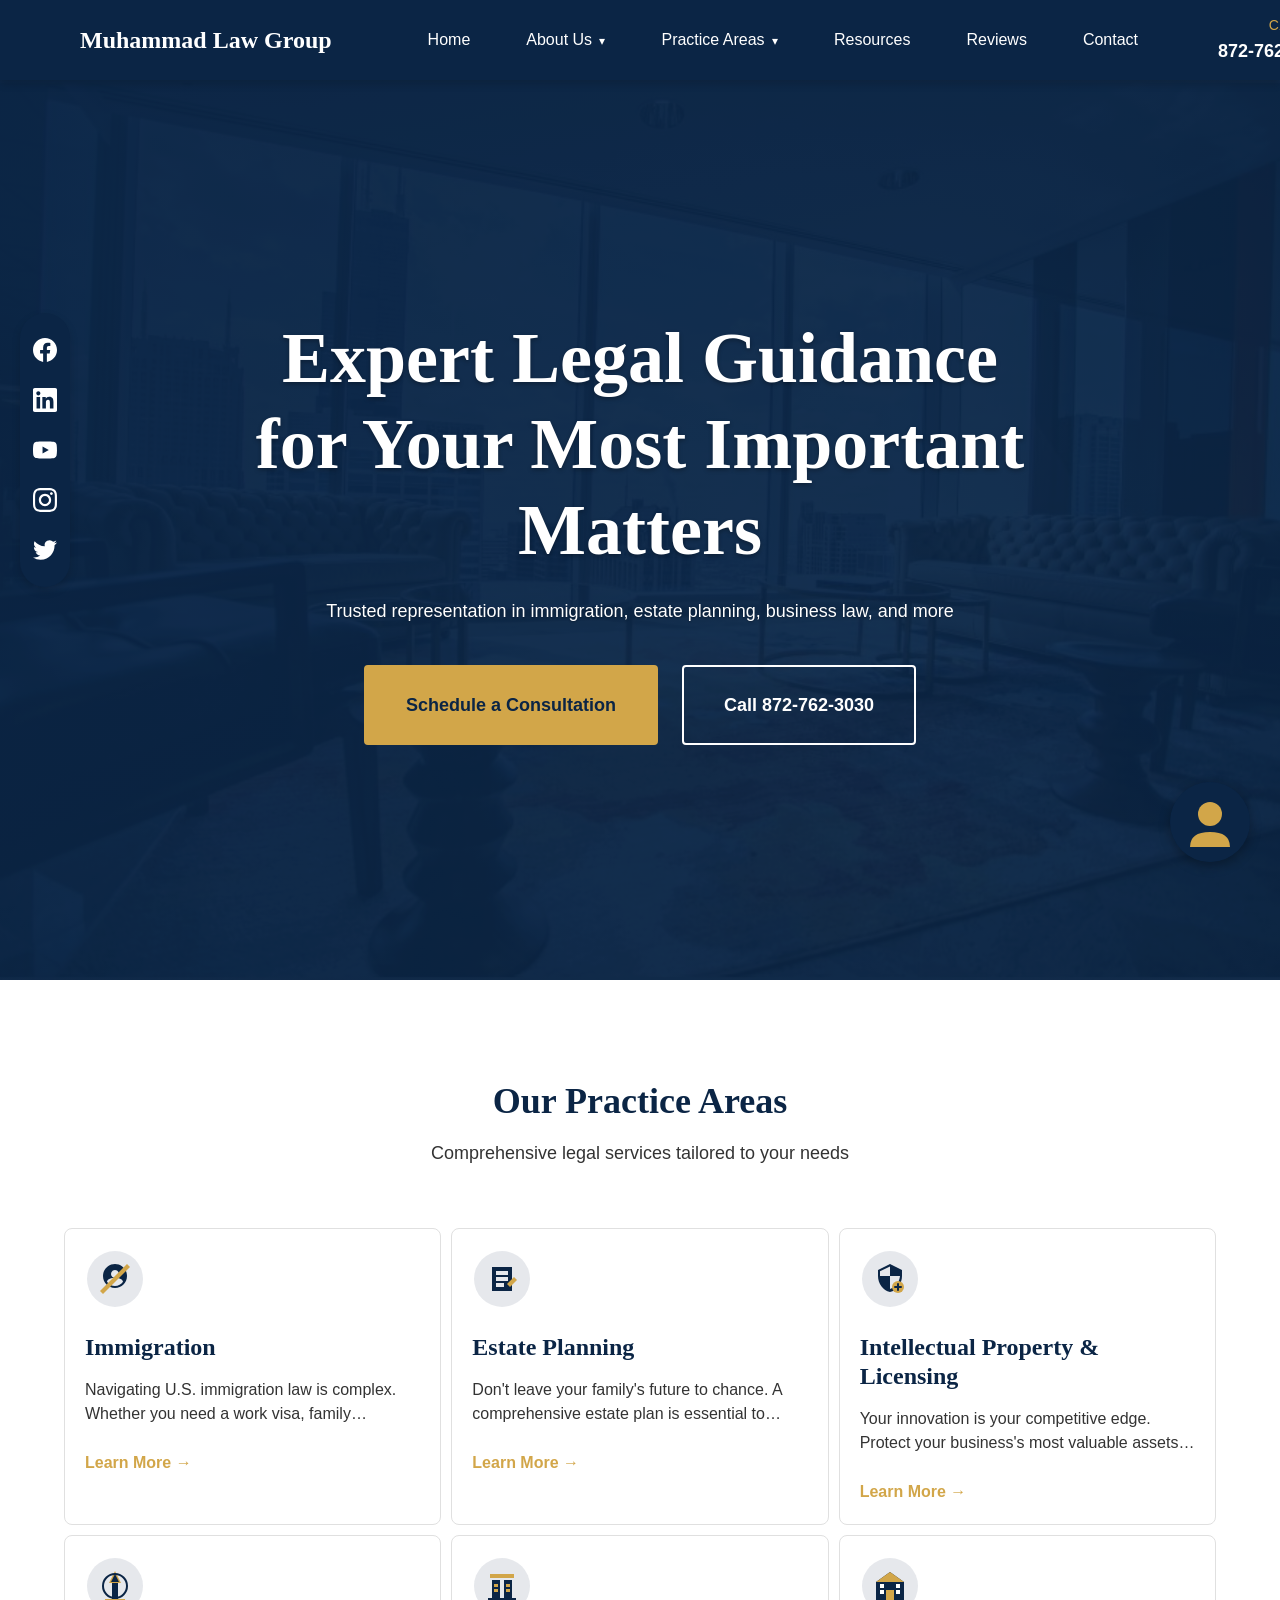
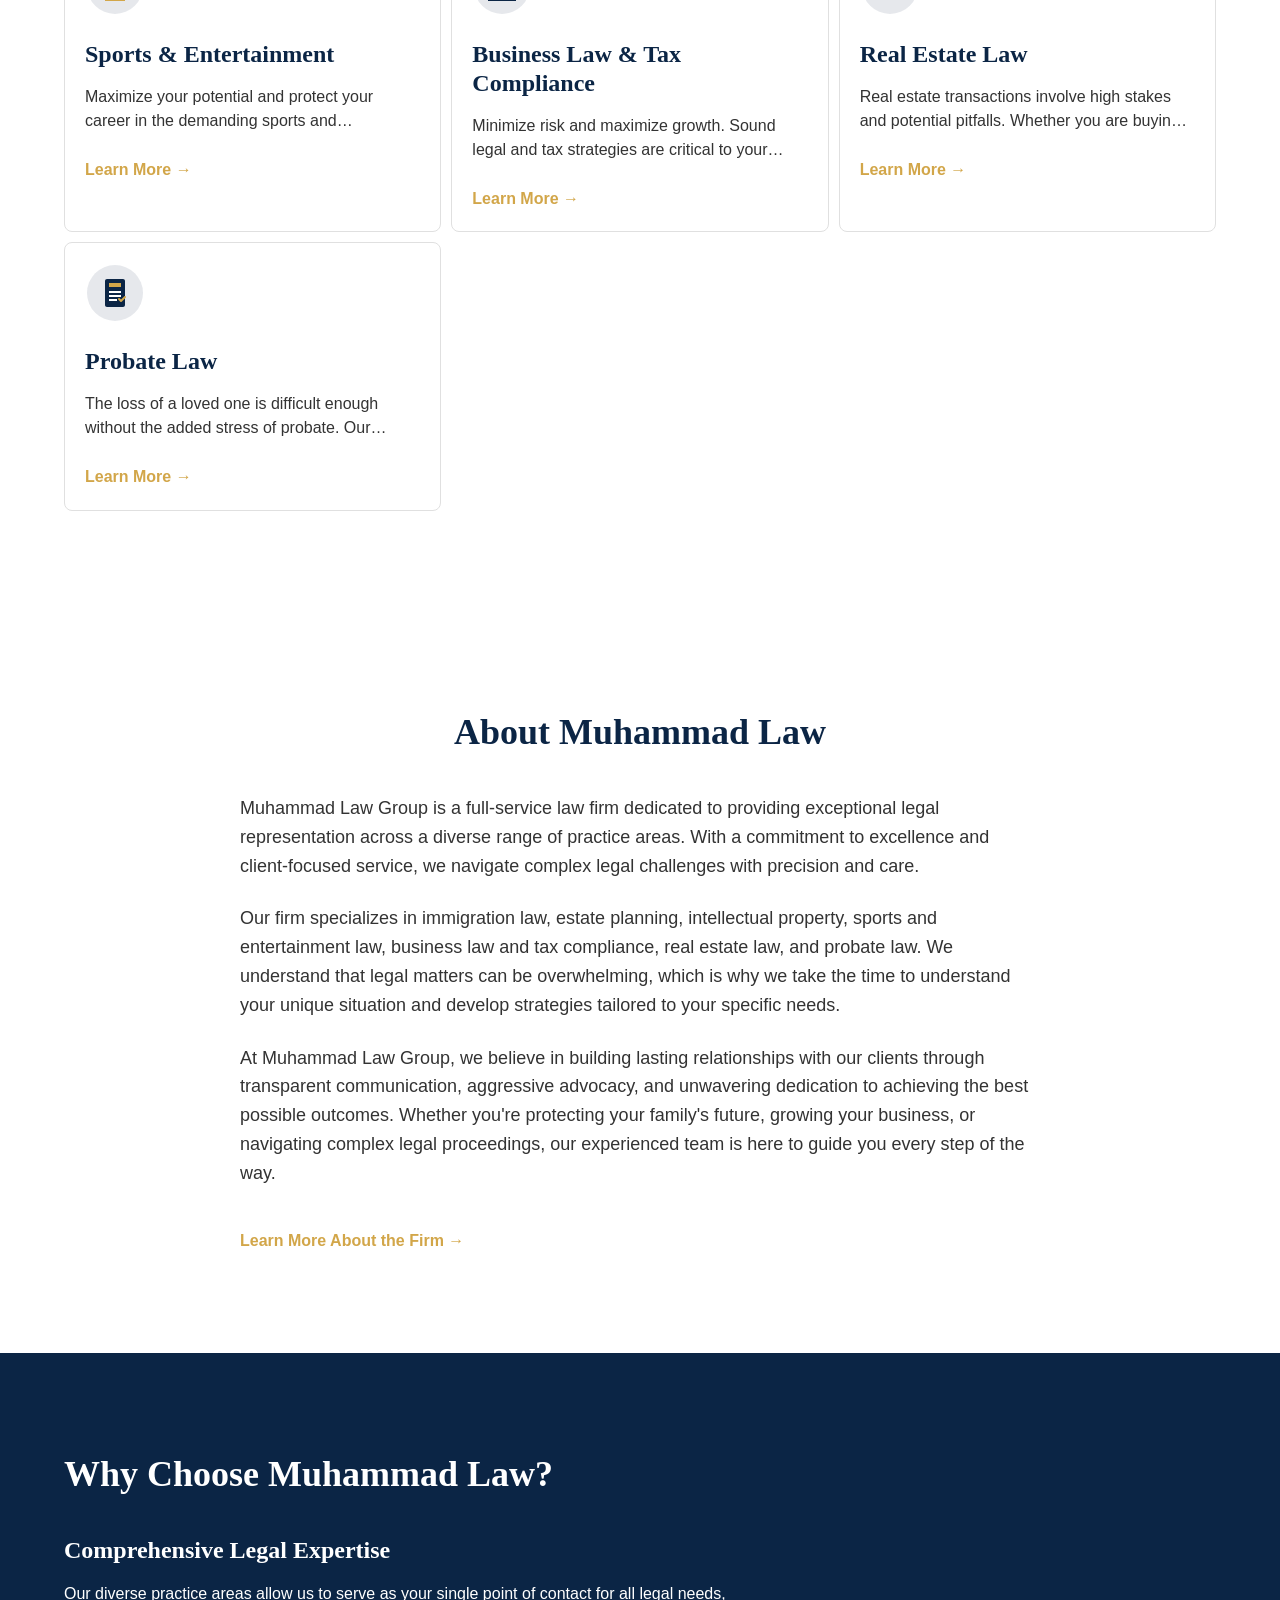
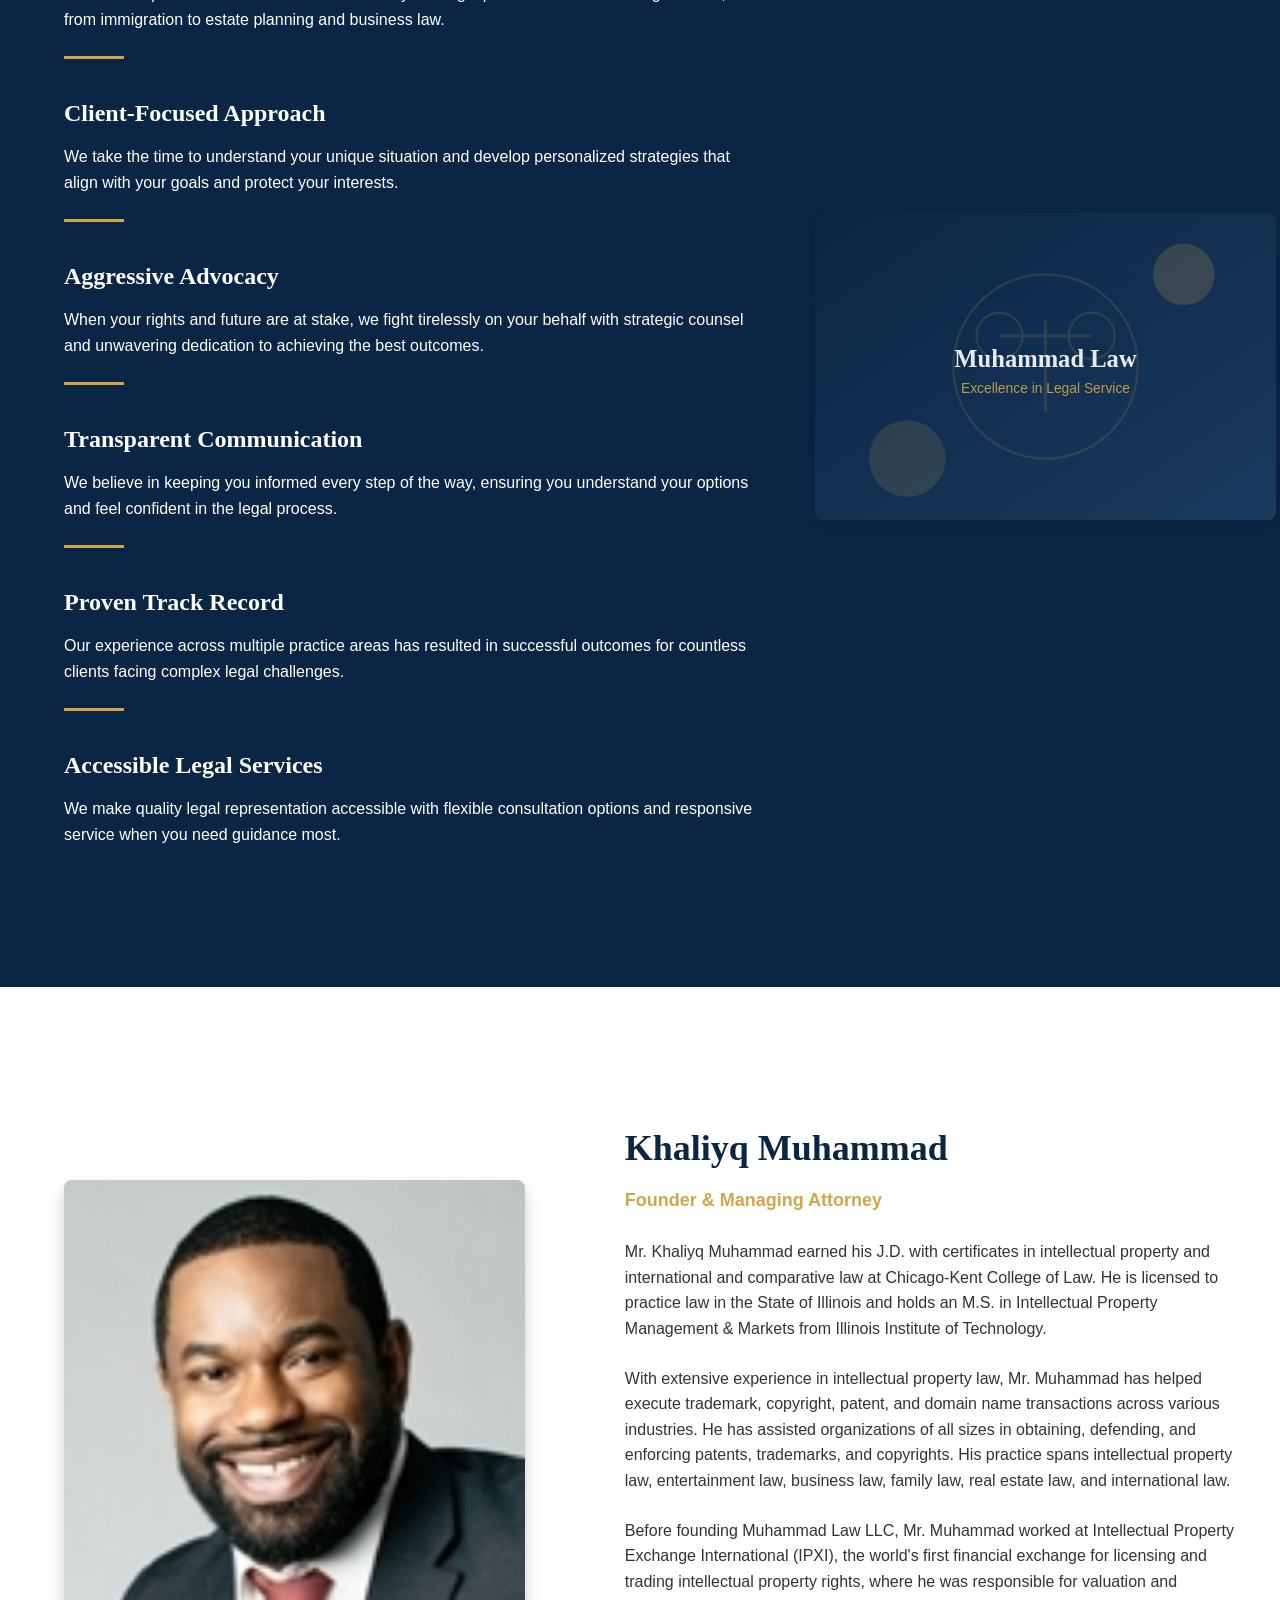
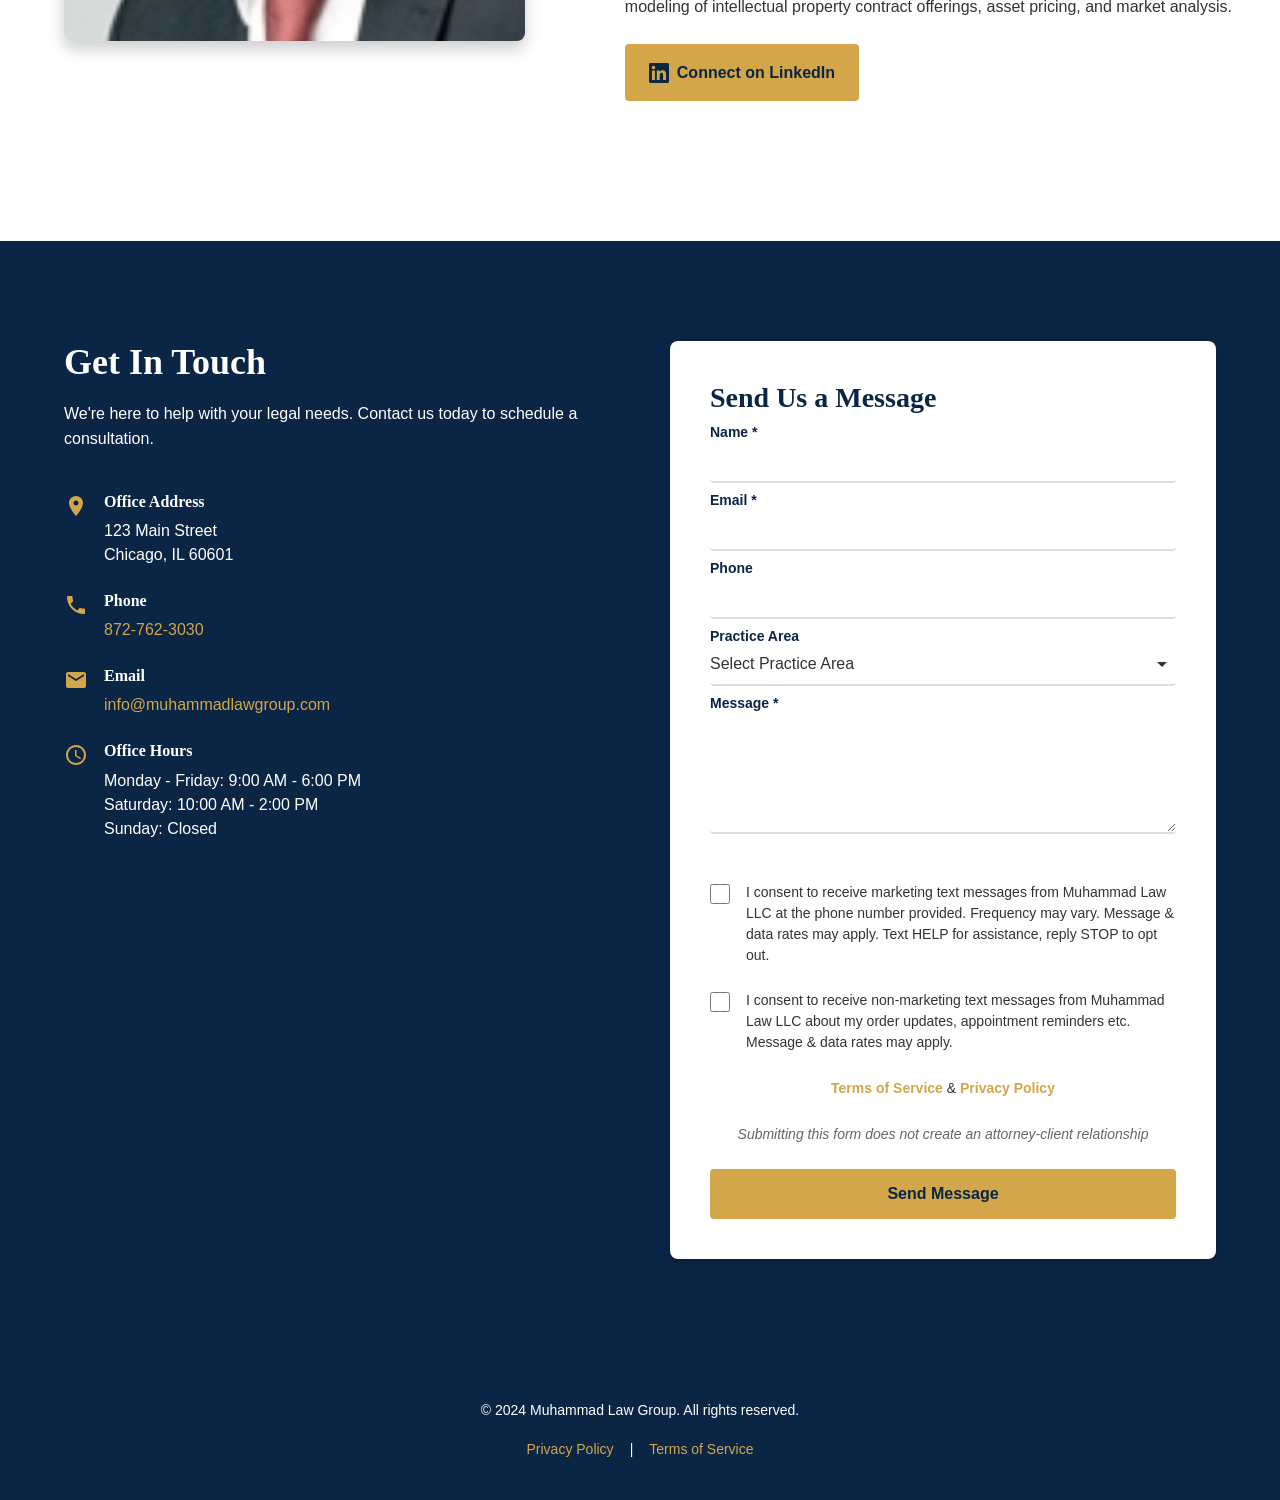
==== commit 17afb2b9: "added practice card styles" ====
--- a/index.html
+++ b/index.html
@@ -431,6 +431,7 @@
     <script src="js/navigation.js"></script>
     <script src="js/chat-widget.js"></script>
     <script src="js/contact-form.js"></script>
+    <script src="js/practice-areas.js"></script>
     <script src="js/main.js"></script>
 </body>
 </html>
--- a/css/styles.css
+++ b/css/styles.css
@@ -654,7 +654,7 @@
 .practice-grid {
   display: grid;
   grid-template-columns: repeat(auto-fit, minmax(320px, 1fr));
-  gap: 24px;
+  gap: 10px;
 }
 @media (min-width: 1400px) {
   .practice-grid {
@@ -681,20 +681,32 @@
   background-color: #ffffff;
   border: 1px solid #e0e0e0;
   border-radius: 8px;
-  padding: 40px;
+  padding: 20px;
   transition: all 300ms ease;
   display: flex;
   flex-direction: column;
+  max-height: 300px;
 }
 .practice-card:hover {
   transform: translateY(-5px);
   box-shadow: 0 8px 16px rgba(0, 0, 0, 0.2);
   border-color: #d2a649;
 }
+.practice-card.expanded {
+  max-height: none;
+  box-shadow: 0 8px 16px rgba(0, 0, 0, 0.2);
+  border-color: #d2a649;
+  z-index: 10;
+}
+.practice-card.expanded p {
+  -webkit-line-clamp: unset;
+  max-height: none;
+}
 .practice-card .practice-icon {
   width: 60px;
   height: 60px;
   margin-bottom: 24px;
+  flex-shrink: 0;
 }
 .practice-card .practice-icon img {
   width: 100%;
@@ -706,13 +718,21 @@
   color: #0b2545;
   margin-bottom: 16px;
   font-family: "Georgia", "Times New Roman", serif;
+  flex-shrink: 0;
 }
 .practice-card p {
   font-size: 16px;
-  line-height: 1.6;
+  line-height: 1.5;
   color: #333333;
   margin-bottom: 24px;
   flex-grow: 1;
+  overflow: hidden;
+  display: -webkit-box;
+  -webkit-line-clamp: 2;
+  -webkit-box-orient: vertical;
+  text-overflow: ellipsis;
+  word-wrap: break-word;
+  max-height: 3em; /* 2 lines at 1.5 line-height */
 }
 .practice-card .learn-more {
   color: #d2a649;
@@ -722,6 +742,7 @@
   display: inline-flex;
   align-items: center;
   transition: all 200ms ease;
+  flex-shrink: 0;
 }
 .practice-card .learn-more:hover {
   color: rgb(186.0088105727, 141.0396475771, 45.9911894273);
